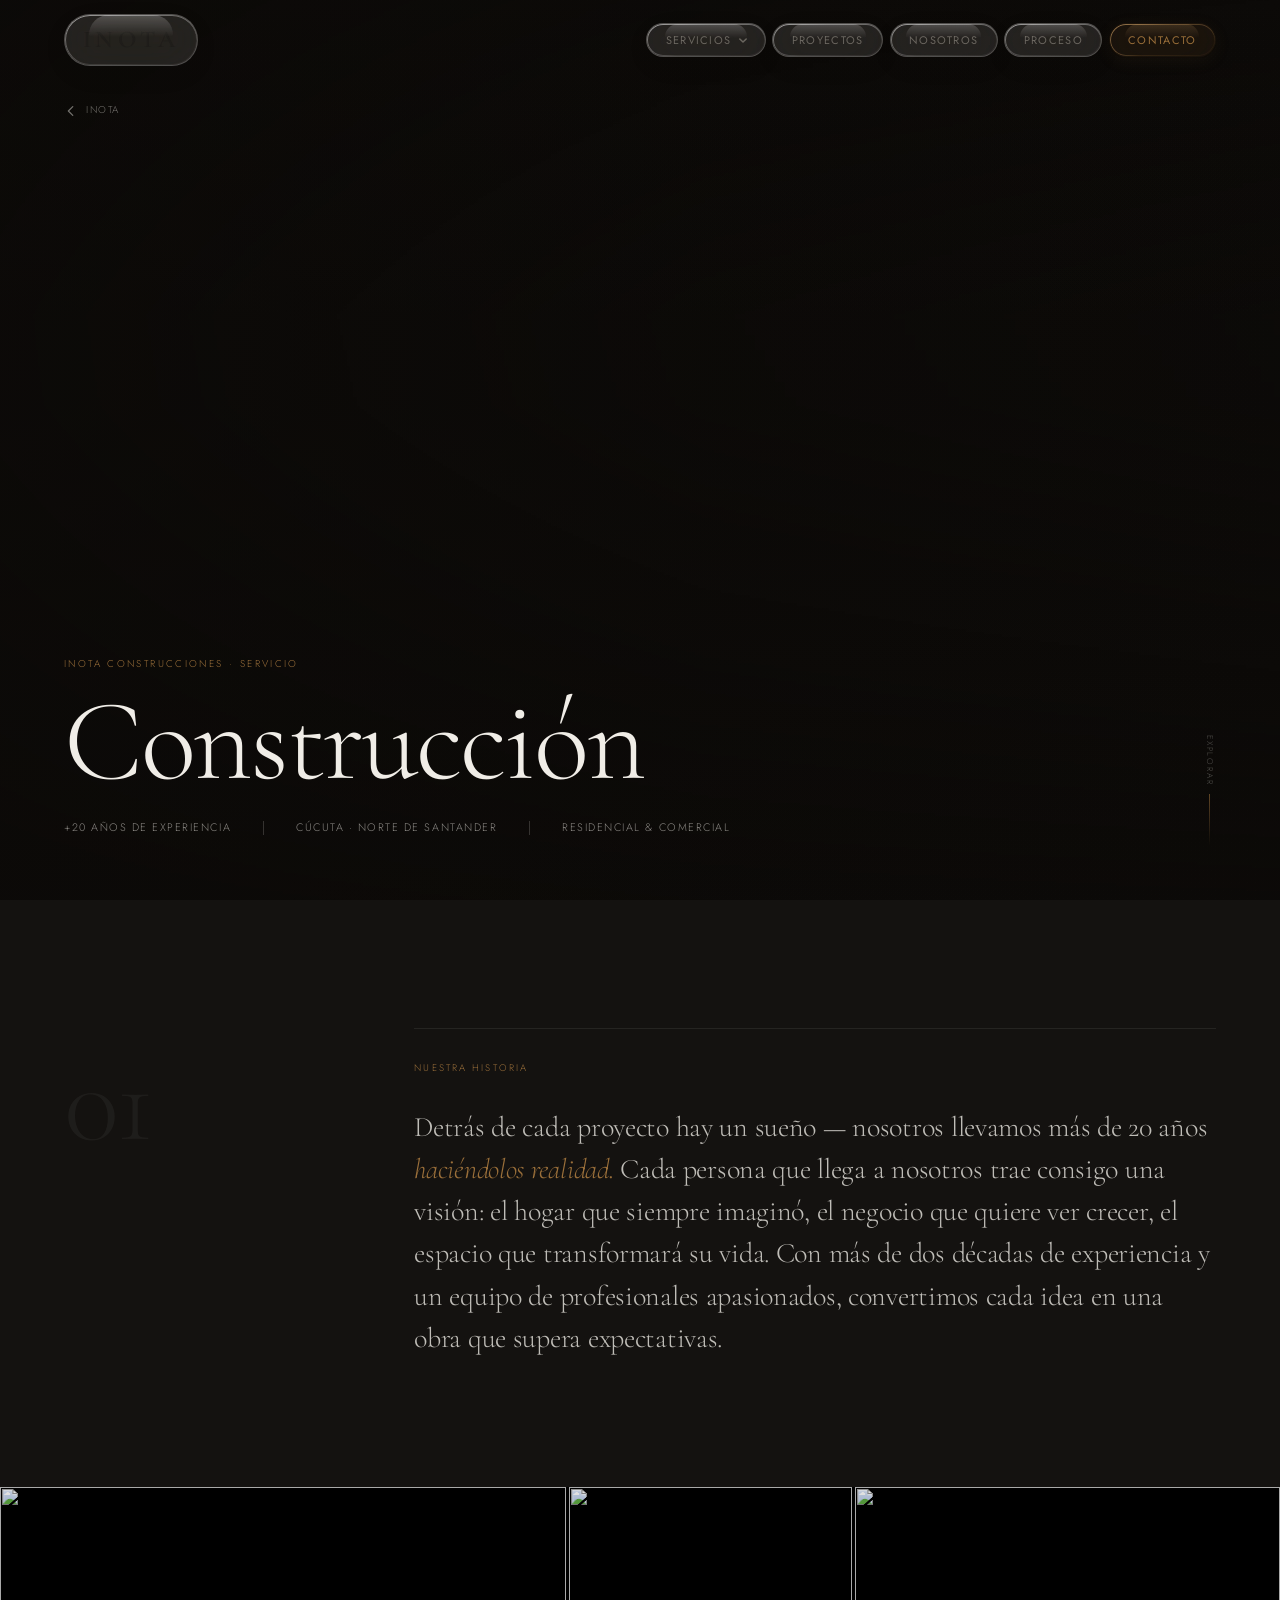
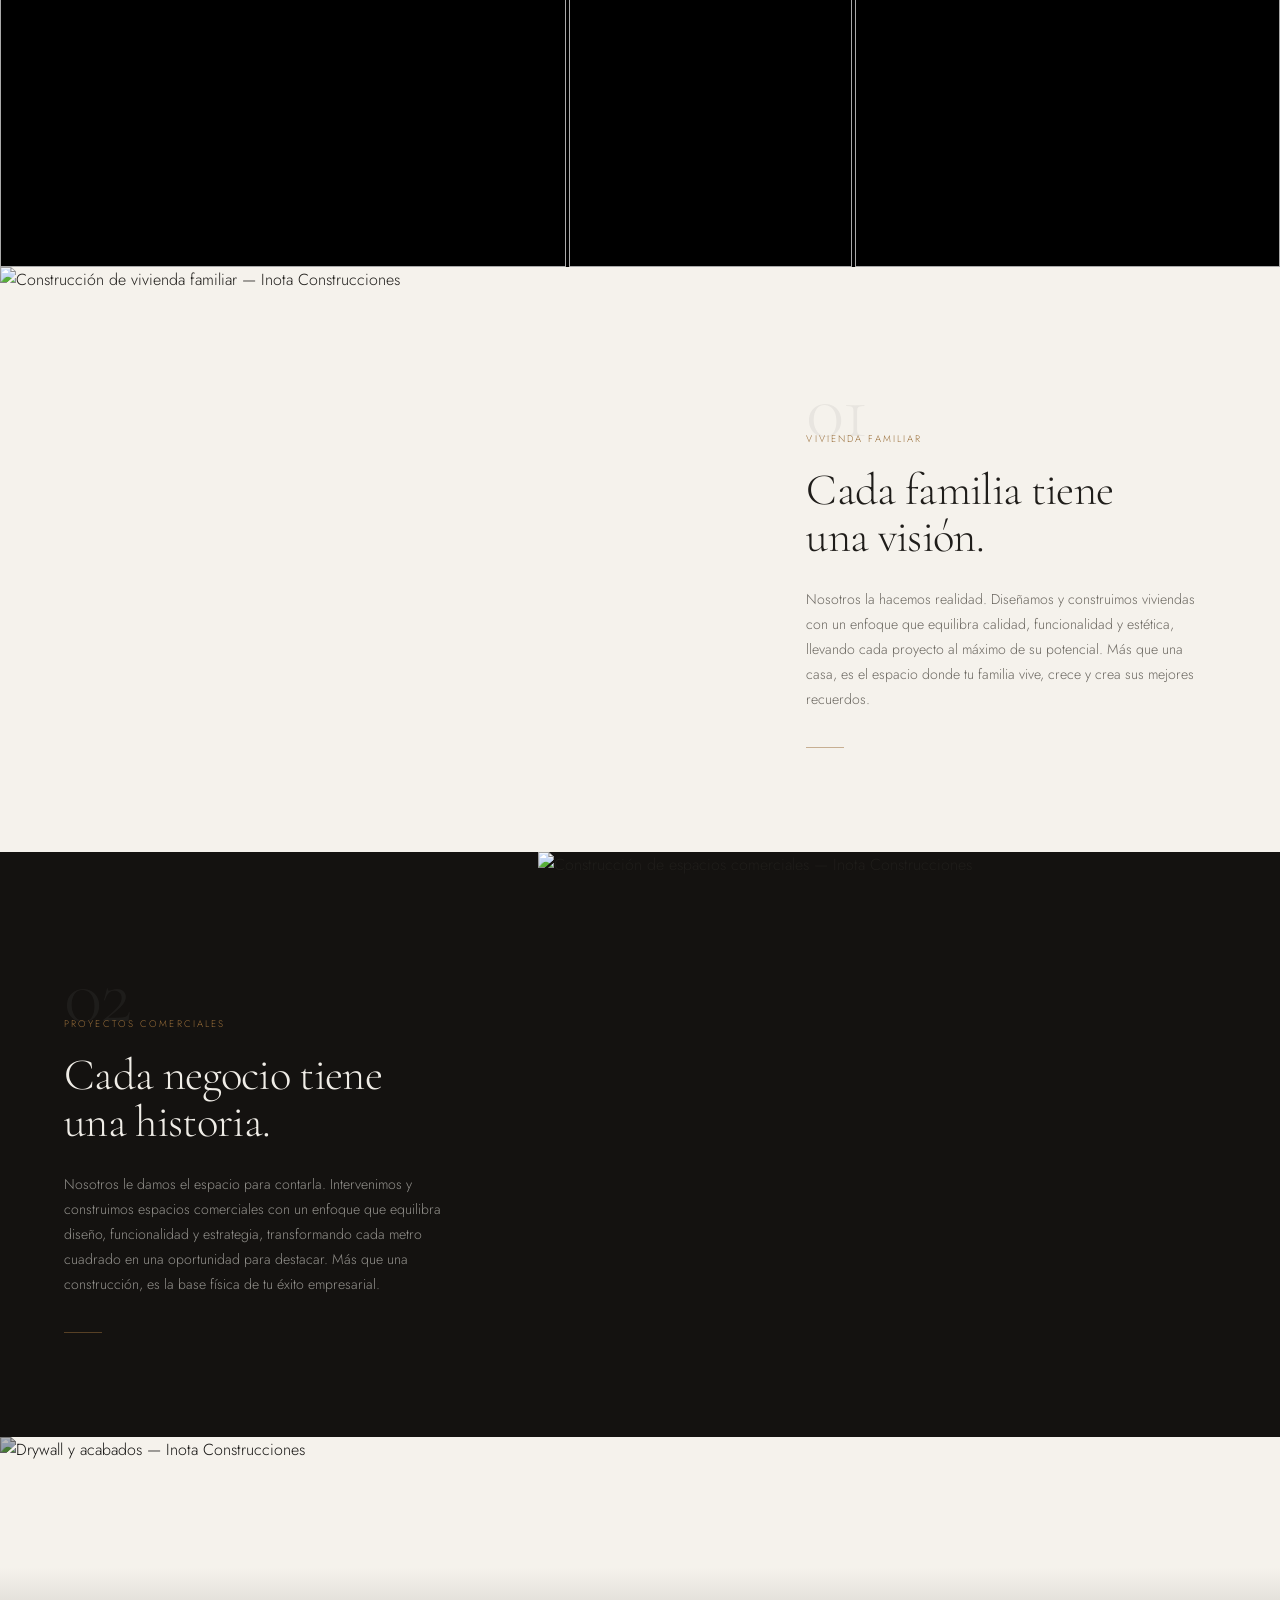
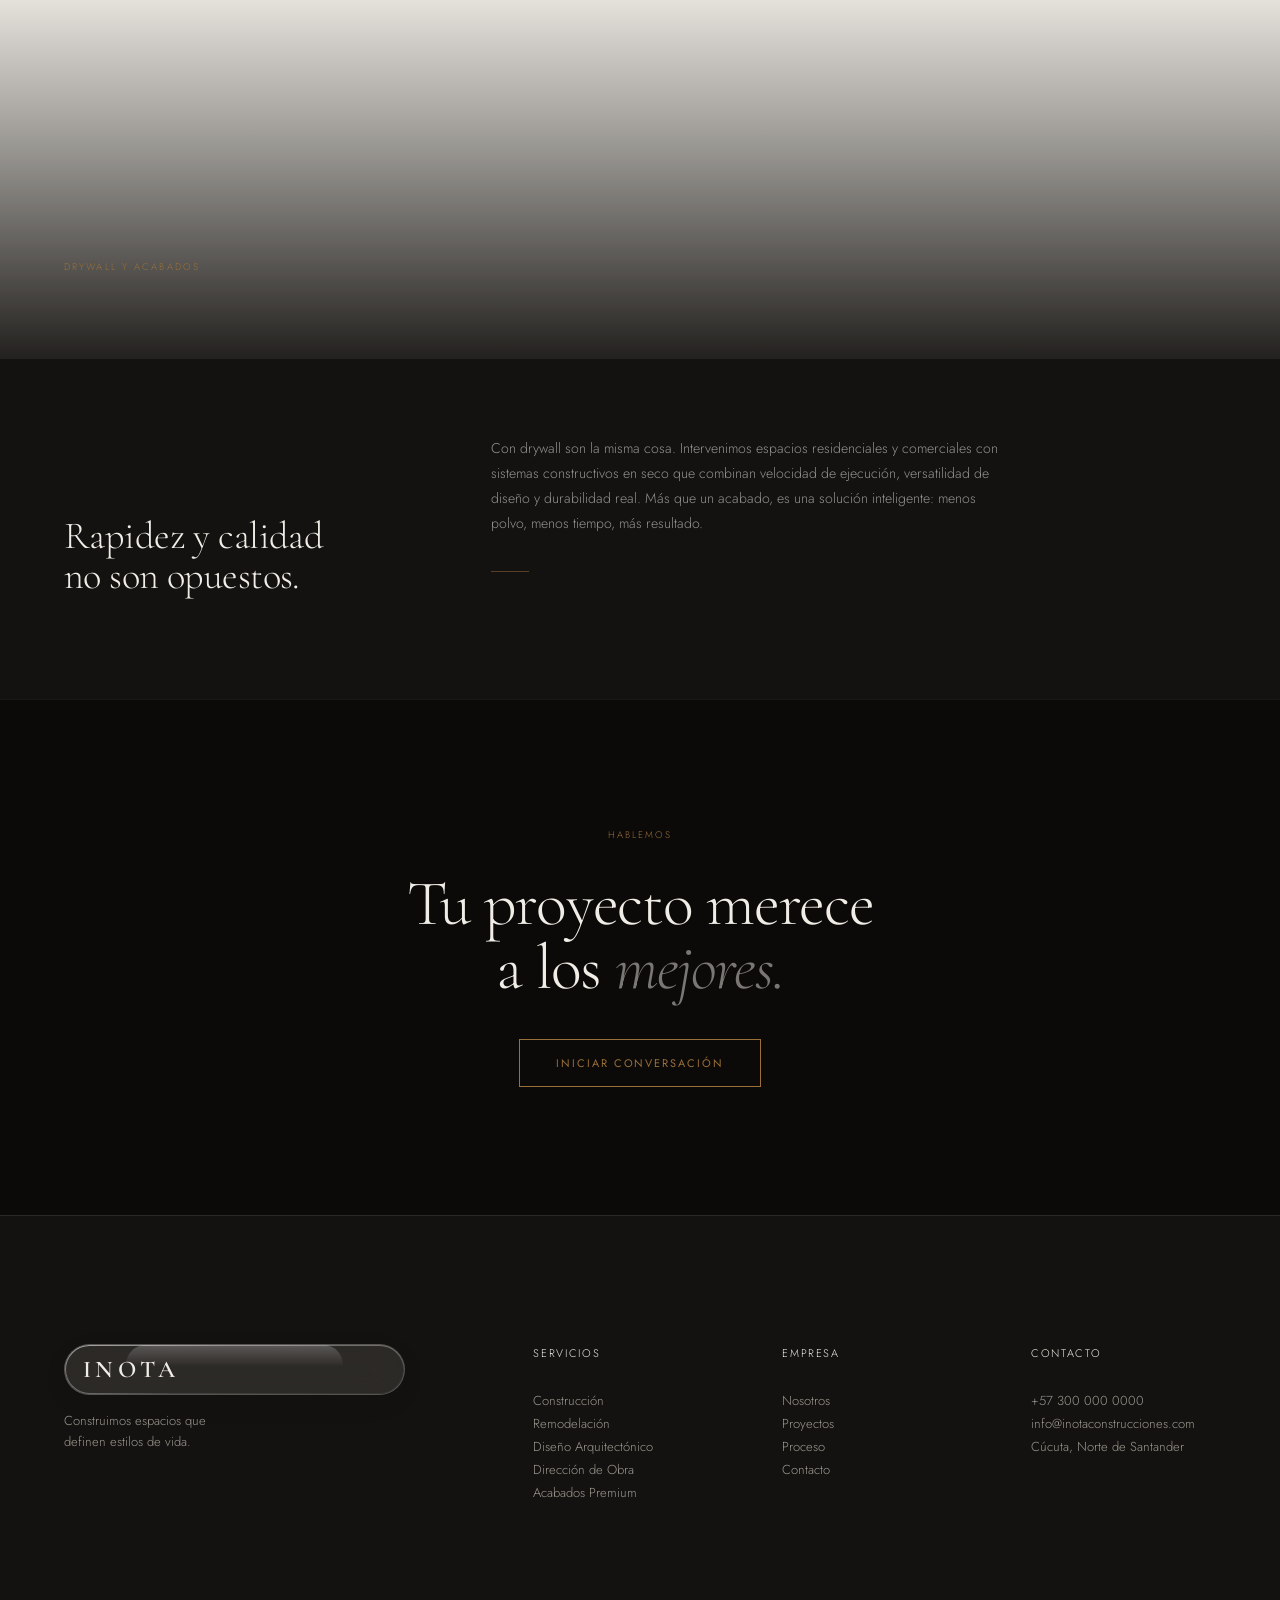
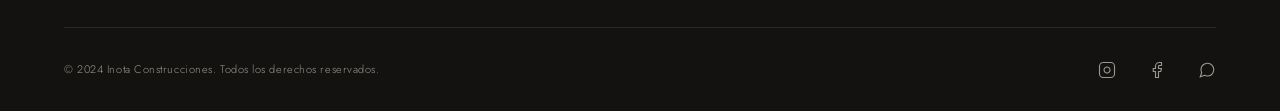
==== servicios/construccion/index.html @ 7650810f "Add Servicios dropdown, Construcción subpage + nav/mobile fixes - Navbar: dropdown glass-pill para S" ====
<!DOCTYPE html>
<html lang="es">
<head>
  <meta charset="UTF-8">
  <meta name="viewport" content="width=device-width, initial-scale=1.0">
  <meta name="description" content="Construcción residencial y comercial — Inota Construcciones. Más de 20 años edificando Norte de Santander con rigor, calidad y acabados premium.">
  <meta name="robots" content="index, follow">
  <meta property="og:title" content="Construcción — Inota Construcciones">
  <meta property="og:description" content="Detrás de cada proyecto hay un sueño — nosotros llevamos más de 20 años haciéndolos realidad.">
  <meta property="og:type" content="website">
  <title>Construcción — Inota Construcciones</title>
  <link rel="icon" href="data:image/svg+xml,<svg xmlns='http://www.w3.org/2000/svg' viewBox='0 0 100 100'><rect width='100' height='100' fill='%230a0908'/><text x='50' y='78' text-anchor='middle' font-size='72' fill='%23b5834a' font-family='Georgia,serif' font-weight='400'>I</text></svg>">
  <link rel="preconnect" href="https://fonts.googleapis.com">
  <link rel="preconnect" href="https://fonts.gstatic.com" crossorigin>
  <link href="https://fonts.googleapis.com/css2?family=Cormorant+Garamond:ital,wght@0,300;0,400;0,600;1,300;1,400&family=Jost:wght@300;400;500&display=swap" rel="stylesheet">
  <link rel="stylesheet" href="../../css/styles.css">
  <link rel="stylesheet" href="style.css">
</head>
<body class="constr-page">

  <!-- ============================================================
       HEADER / NAV (idéntico al principal — rutas absolutas)
  ============================================================ -->
  <header id="site-header" role="banner">
    <nav class="nav" aria-label="Navegación principal">
      <a href="/" class="logo" aria-label="Inota Construcciones — inicio">INOTA</a>

      <ul class="nav__links" role="list">
        <li class="nav__item--dropdown">
          <a href="/#servicios" class="nav__dropdown-trigger" aria-haspopup="true" aria-expanded="false">
            Servicios
            <svg class="nav__dropdown-chevron" viewBox="0 0 10 6" fill="none" stroke="currentColor" stroke-width="1.8" stroke-linecap="round" stroke-linejoin="round" aria-hidden="true"><path d="M1 1l4 4 4-4"/></svg>
          </a>
          <ul class="nav__dropdown" role="menu" aria-label="Servicios">
            <li><a href="/servicios/construccion/" class="nav__dropdown-item nav__dropdown-item--highlight" role="menuitem">Construcción</a></li>
            <li><a href="/#servicios" class="nav__dropdown-item" role="menuitem">Remodelación</a></li>
            <li><a href="/#servicios" class="nav__dropdown-item" role="menuitem">Diseño</a></li>
            <li><a href="/#servicios" class="nav__dropdown-item" role="menuitem">Drywall y acabados</a></li>
            <li><a href="/#servicios" class="nav__dropdown-item" role="menuitem">Proyectos comerciales</a></li>
            <li><a href="/#servicios" class="nav__dropdown-item" role="menuitem">Vivienda familiar</a></li>
          </ul>
        </li>
        <li><a href="/#proyectos">Proyectos</a></li>
        <li><a href="/#nosotros">Nosotros</a></li>
        <li><a href="/#proceso">Proceso</a></li>
        <li><a href="/#contacto" class="nav__cta">Contacto</a></li>
      </ul>

      <button class="hamburger" aria-label="Abrir menú" aria-expanded="false" aria-controls="mobile-menu">
        <span></span>
        <span></span>
        <span></span>
      </button>
    </nav>

    <!-- Mobile menu -->
    <div id="mobile-menu" class="mobile-menu" role="dialog" aria-label="Menú de navegación" aria-hidden="true">
      <button class="mobile-close" aria-label="Cerrar menú">
        <svg viewBox="0 0 24 24" fill="none" stroke="currentColor" stroke-width="1.5" stroke-linecap="round" aria-hidden="true"><line x1="5" y1="5" x2="19" y2="19"/><line x1="19" y1="5" x2="5" y2="19"/></svg>
      </button>
      <ul role="list">
        <li class="mobile-menu__group">
          <span class="mobile-menu__group-label">Servicios</span>
          <ul class="mobile-menu__sub">
            <li><a href="/servicios/construccion/">Construcción</a></li>
            <li><a href="/#servicios">Remodelación</a></li>
            <li><a href="/#servicios">Diseño</a></li>
            <li><a href="/#servicios">Drywall y acabados</a></li>
            <li><a href="/#servicios">Proyectos comerciales</a></li>
            <li><a href="/#servicios">Vivienda familiar</a></li>
          </ul>
        </li>
        <li><a href="/#proyectos">Proyectos</a></li>
        <li><a href="/#nosotros">Nosotros</a></li>
        <li><a href="/#proceso">Proceso</a></li>
        <li><a href="/#contacto">Contacto</a></li>
      </ul>
    </div>
  </header>

  <!-- Back link (visible en desktop sobre el hero) -->
  <a href="/" class="constr-back" aria-label="Volver al inicio">
    <svg viewBox="0 0 16 16" fill="none" stroke="currentColor" stroke-width="1.5" stroke-linecap="round" stroke-linejoin="round" aria-hidden="true"><path d="M10 3L5 8l5 5"/></svg>
    Inota
  </a>

  <main>

    <!-- ============================================================
         HERO — Imagen principal + título
    ============================================================ -->
    <section class="constr-hero" aria-label="Construcción — Inota">

      <div class="constr-hero__bg" style="background-image: url('../../Recursos/construccion/imagen principal 1.jpeg');" aria-hidden="true"></div>
      <div class="constr-hero__overlay" aria-hidden="true"></div>

      <div class="constr-hero__content">
        <span class="constr-hero__eyebrow">Inota Construcciones · Servicio</span>
        <h1 class="constr-hero__title">Construcción</h1>
        <div class="constr-hero__meta">
          <span class="constr-hero__meta-item">+20 años de experiencia</span>
          <span class="constr-hero__meta-sep" aria-hidden="true"></span>
          <span class="constr-hero__meta-item">Cúcuta · Norte de Santander</span>
          <span class="constr-hero__meta-sep" aria-hidden="true"></span>
          <span class="constr-hero__meta-item">Residencial &amp; Comercial</span>
        </div>
      </div>

      <div class="constr-hero__scroll" aria-hidden="true">
        <span>Explorar</span>
        <div class="constr-hero__scroll-line"></div>
      </div>

    </section>

    <!-- ============================================================
         INTRO — Párrafo editorial
    ============================================================ -->
    <section class="constr-intro" aria-labelledby="constr-intro-heading">
      <div class="constr-intro__inner reveal-fade">
        <div class="constr-intro__num" aria-hidden="true">01</div>
        <div class="constr-intro__body">
          <span class="constr-intro__label">Nuestra historia</span>
          <p class="constr-intro__text" id="constr-intro-heading">
            Detrás de cada proyecto hay un sueño —
            nosotros llevamos más de 20 años <em>haciéndolos realidad.</em>
            Cada persona que llega a nosotros trae consigo una visión: el hogar que siempre imaginó,
            el negocio que quiere ver crecer, el espacio que transformará su vida.
            Con más de dos décadas de experiencia y un equipo de profesionales apasionados,
            convertimos cada idea en una obra que supera expectativas.
          </p>
        </div>
      </div>
    </section>

    <!-- ============================================================
         IMAGEN STRIP — 3 imágenes panorámicas
    ============================================================ -->
    <div class="constr-strip" aria-hidden="true">
      <div class="constr-strip__img">
        <img src="../../Recursos/construccion/imagen principal 1.jpeg" alt="" loading="lazy">
      </div>
      <div class="constr-strip__img">
        <img src="../../Recursos/construccion/imagen principal2.jpeg" alt="" loading="lazy">
      </div>
      <div class="constr-strip__img">
        <img src="../../Recursos/construccion/imagen principal 3.jpeg" alt="" loading="lazy">
      </div>
    </div>

    <!-- ============================================================
         FAMILIAR — Imagen izquierda / Texto derecha (fondo crema)
    ============================================================ -->
    <article class="constr-service constr-service--img-left reveal-fade" aria-labelledby="svc-familiar-heading">

      <div class="constr-service__img">
        <img src="../../Recursos/construccion/familiar.jpg"
             alt="Construcción de vivienda familiar — Inota Construcciones"
             loading="lazy">
      </div>

      <div class="constr-service__text">
        <span class="constr-service__num" aria-hidden="true">01</span>
        <span class="constr-service__label">Vivienda familiar</span>
        <h2 class="constr-service__title" id="svc-familiar-heading">
          Cada familia tiene<br>una visión.
        </h2>
        <p class="constr-service__desc">
          Nosotros la hacemos realidad. Diseñamos y construimos viviendas con un enfoque que equilibra
          calidad, funcionalidad y estética, llevando cada proyecto al máximo de su potencial.
          Más que una casa, es el espacio donde tu familia vive, crece y crea sus mejores recuerdos.
        </p>
        <div class="constr-service__line" aria-hidden="true"></div>
      </div>

    </article>

    <!-- ============================================================
         COMERCIAL — Texto izquierda / Imagen derecha (fondo oscuro)
    ============================================================ -->
    <article class="constr-service constr-service--img-right reveal-fade" aria-labelledby="svc-comercial-heading">

      <div class="constr-service__text">
        <span class="constr-service__num" aria-hidden="true">02</span>
        <span class="constr-service__label">Proyectos comerciales</span>
        <h2 class="constr-service__title" id="svc-comercial-heading">
          Cada negocio tiene<br>una historia.
        </h2>
        <p class="constr-service__desc">
          Nosotros le damos el espacio para contarla. Intervenimos y construimos espacios comerciales
          con un enfoque que equilibra diseño, funcionalidad y estrategia, transformando cada metro
          cuadrado en una oportunidad para destacar. Más que una construcción, es la base física
          de tu éxito empresarial.
        </p>
        <div class="constr-service__line" aria-hidden="true"></div>
      </div>

      <div class="constr-service__img">
        <img src="../../Recursos/construccion/comercial.jpeg"
             alt="Construcción de espacios comerciales — Inota Construcciones"
             loading="lazy">
      </div>

    </article>

    <!-- ============================================================
         DRYWALL — Imagen cinematográfica + texto inferior
    ============================================================ -->
    <article class="constr-drywall reveal-fade" aria-labelledby="svc-drywall-heading">

      <div class="constr-drywall__img-wrap">
        <img src="../../Recursos/construccion/drywall.jpg"
             alt="Drywall y acabados — Inota Construcciones"
             loading="lazy">
        <div class="constr-drywall__overlay" aria-hidden="true"></div>
        <div class="constr-drywall__caption">
          <span class="constr-service__label">Drywall y acabados</span>
        </div>
      </div>

      <div class="constr-drywall__text">
        <div class="constr-drywall__text-inner">
          <div class="constr-drywall__title-col">
            <span class="constr-service__num" aria-hidden="true">03</span>
            <h2 class="constr-service__title" id="svc-drywall-heading">
              Rapidez y calidad<br>no son opuestos.
            </h2>
          </div>
          <div class="constr-drywall__desc-col">
            <p class="constr-service__desc">
              Con drywall son la misma cosa. Intervenimos espacios residenciales y comerciales con
              sistemas constructivos en seco que combinan velocidad de ejecución, versatilidad de
              diseño y durabilidad real. Más que un acabado, es una solución inteligente: menos polvo,
              menos tiempo, más resultado.
            </p>
            <div class="constr-service__line" aria-hidden="true"></div>
          </div>
        </div>
      </div>

    </article>

    <!-- ============================================================
         CTA FINAL
    ============================================================ -->
    <section class="constr-cta" aria-labelledby="constr-cta-heading">
      <div class="constr-cta__inner reveal-fade">
        <span class="constr-cta__label">Hablemos</span>
        <h2 class="constr-cta__title" id="constr-cta-heading">
          Tu proyecto merece<br>a los <em>mejores.</em>
        </h2>
        <a href="/#contacto" class="btn btn--outline">Iniciar conversación</a>
      </div>
    </section>

  </main>

  <!-- ============================================================
       FOOTER
  ============================================================ -->
  <footer id="site-footer" role="contentinfo">
    <div class="footer__container">
      <div class="footer__top">
        <div class="footer__brand">
          <a href="/" class="logo footer__logo">INOTA</a>
          <p class="footer__tagline">Construimos espacios que<br>definen estilos de vida.</p>
        </div>

        <nav class="footer__nav" aria-label="Navegación del pie de página">
          <div class="footer__nav-col">
            <span class="footer__nav-heading">Servicios</span>
            <ul>
              <li><a href="/servicios/construccion/">Construcción</a></li>
              <li><a href="/#servicios">Remodelación</a></li>
              <li><a href="/#servicios">Diseño Arquitectónico</a></li>
              <li><a href="/#servicios">Dirección de Obra</a></li>
              <li><a href="/#servicios">Acabados Premium</a></li>
            </ul>
          </div>
          <div class="footer__nav-col">
            <span class="footer__nav-heading">Empresa</span>
            <ul>
              <li><a href="/#nosotros">Nosotros</a></li>
              <li><a href="/#proyectos">Proyectos</a></li>
              <li><a href="/#proceso">Proceso</a></li>
              <li><a href="/#contacto">Contacto</a></li>
            </ul>
          </div>
          <div class="footer__nav-col">
            <span class="footer__nav-heading">Contacto</span>
            <ul>
              <li><a href="tel:+573000000000">+57 300 000 0000</a></li>
              <li><a href="mailto:info@inotaconstrucciones.com">info@inotaconstrucciones.com</a></li>
              <li>Cúcuta, Norte de Santander</li>
            </ul>
          </div>
        </nav>
      </div>

      <div class="footer__bottom">
        <p class="footer__copy">&copy; 2024 Inota Construcciones. Todos los derechos reservados.</p>
        <div class="footer__social" aria-label="Redes sociales">
          <a href="#" aria-label="Instagram de Inota Construcciones">
            <svg viewBox="0 0 24 24" fill="none" stroke="currentColor" stroke-width="1.5"><rect x="2" y="2" width="20" height="20" rx="5" ry="5"/><path d="M16 11.37A4 4 0 1 1 12.63 8 4 4 0 0 1 16 11.37z"/><line x1="17.5" y1="6.5" x2="17.51" y2="6.5"/></svg>
          </a>
          <a href="#" aria-label="Facebook de Inota Construcciones">
            <svg viewBox="0 0 24 24" fill="none" stroke="currentColor" stroke-width="1.5"><path d="M18 2h-3a5 5 0 0 0-5 5v3H7v4h3v8h4v-8h3l1-4h-4V7a1 1 0 0 1 1-1h3z"/></svg>
          </a>
          <a href="#" aria-label="WhatsApp de Inota Construcciones">
            <svg viewBox="0 0 24 24" fill="none" stroke="currentColor" stroke-width="1.5"><path d="M21 11.5a8.38 8.38 0 0 1-.9 3.8 8.5 8.5 0 0 1-7.6 4.7 8.38 8.38 0 0 1-3.8-.9L3 21l1.9-5.7a8.38 8.38 0 0 1-.9-3.8 8.5 8.5 0 0 1 4.7-7.6 8.38 8.38 0 0 1 3.8-.9h.5a8.48 8.48 0 0 1 8 8v.5z"/></svg>
          </a>
        </div>
      </div>
    </div>
  </footer>

  <script src="../../js/main.js"></script>
</body>
</html>
---- css/styles.css ----
/* =============================================================
   INOTA CONSTRUCCIONES — styles.css  v2
   Rediseño: dual-tone arquitectónico (claro/oscuro)
   Tipografía: Cormorant Garamond (display) + Jost (body)
   Referencia estética: estudio de arquitectura premium
============================================================= */

/* ─── 1. CUSTOM PROPERTIES ─────────────────────────────────── */
:root {
  /* Paleta dual-tone */
  --color-light:        #f5f2ec;   /* fondo crema — secciones claras */
  --color-white:        #ffffff;   /* blanco puro — proyectos */
  --color-dark:         #141210;   /* negro cálido — hero, proceso, contacto, footer */
  --color-dark-soft:    #1c1a17;   /* variante suave de oscuro */

  /* Texto */
  --color-text:         #1f1d1a;   /* texto principal sobre fondo claro */
  --color-text-muted:   #6b6760;   /* texto secundario sobre fondo claro */
  --color-bone:         #f0ede7;   /* texto sobre fondo oscuro */
  --color-bone-muted:   #9c9890;   /* texto secundario sobre fondo oscuro */

  /* Acento — usado con moderación */
  --color-copper:       #9a6f3a;   /* cobre sobrio — solo botones y 2 detalles */
  --color-copper-dark:  #7a5828;
  --color-copper-dim:   rgba(154, 111, 58, 0.15);

  /* Líneas divisoras contextuales */
  --color-line-light:   rgba(31, 29, 26, 0.11);   /* sobre fondo claro */
  --color-line-dark:    rgba(240, 237, 231, 0.10); /* sobre fondo oscuro */

  /* Tipografía */
  --font-display: 'Cormorant Garamond', Georgia, 'Times New Roman', serif;
  --font-body:    'Jost', 'Helvetica Neue', Arial, sans-serif;

  /* Escala tipográfica */
  --text-xs:   0.6875rem;  /* 11px */
  --text-sm:   0.8125rem;  /* 13px */
  --text-base: 1rem;       /* 16px */
  --text-lg:   1.25rem;    /* 20px */
  --text-xl:   1.5rem;     /* 24px */
  --text-2xl:  2rem;       /* 32px */
  --text-3xl:  3rem;       /* 48px */
  --text-4xl:  4.5rem;     /* 72px */
  --text-5xl:  7rem;       /* 112px */

  /* Espaciado */
  --space-xs:  0.5rem;
  --space-sm:  1rem;
  --space-md:  2rem;
  --space-lg:  4rem;
  --space-xl:  8rem;
  --space-2xl: 12rem;

  /* Curvas de movimiento */
  --ease-out-expo: cubic-bezier(0.16, 1, 0.3, 1);
  --ease-smooth:   cubic-bezier(0.25, 0.46, 0.45, 0.94);

  /* Duraciones */
  --dur-fast:  250ms;
  --dur-base:  500ms;
  --dur-slow:  800ms;
  --dur-xslow: 1300ms;

  /* Layout */
  --container-max: 1440px;
  --container-pad: clamp(1.5rem, 5vw, 5rem);

  /* Header */
  --header-h: 80px;
}

/* ─── 2. RESET BASE ─────────────────────────────────────────── */
*, *::before, *::after {
  box-sizing: border-box;
  margin: 0;
  padding: 0;
}

html {
  scroll-behavior: smooth;
  font-size: 16px;
  -webkit-text-size-adjust: 100%;
}

body {
  background-color: var(--color-light);
  color: var(--color-text);
  font-family: var(--font-body);
  font-weight: 300;
  line-height: 1.65;
  overflow-x: hidden;
  -webkit-font-smoothing: antialiased;
  -moz-osx-font-smoothing: grayscale;
}

img {
  display: block;
  width: 100%;
  height: 100%;
  object-fit: cover;
}

a { color: inherit; text-decoration: none; }
ul, ol { list-style: none; }

button {
  cursor: pointer;
  background: none;
  border: none;
  font-family: inherit;
}

input, select, textarea {
  font-family: inherit;
  font-size: inherit;
}

/* ─── 3. TIPOGRAFÍA ─────────────────────────────────────────── */
h1, h2, h3, h4 {
  font-family: var(--font-display);
  font-weight: 300;
  line-height: 1.05;
  letter-spacing: -0.015em;
}

h2 em, h1 em {
  font-style: italic;
  color: var(--color-text-muted);
}

p { line-height: 1.75; }

/* ─── 4. LAYOUT PRIMITIVOS ──────────────────────────────────── */
.section__container {
  max-width: var(--container-max);
  margin: 0 auto;
  padding: var(--space-xl) var(--container-pad);
}

.section__header {
  margin-bottom: var(--space-lg);
}

.section__label {
  display: block;
  font-family: var(--font-body);
  font-size: var(--text-xs);
  letter-spacing: 0.12em;
  text-transform: uppercase;
  color: var(--color-text-muted);
  margin-bottom: var(--space-sm);
}

/* Label sobre fondo oscuro */
.on-dark .section__label,
#proceso .section__label,
#contacto .section__label {
  color: var(--color-bone-muted);
}

.section__title {
  font-size: clamp(var(--text-2xl), 4vw, var(--text-4xl));
  font-weight: 300;
  max-width: 600px;
  color: var(--color-text);
}

/* ─── 5. ANIMACIONES ────────────────────────────────────────── */
.reveal-fade {
  opacity: 0;
  transition: opacity var(--dur-slow) var(--ease-out-expo) var(--reveal-delay, 0ms);
}
.reveal-fade.is-visible { opacity: 1; }

.reveal-up {
  opacity: 0;
  transform: translateY(30px);
  transition:
    opacity var(--dur-slow) var(--ease-out-expo) var(--reveal-delay, 0ms),
    transform var(--dur-slow) var(--ease-out-expo) var(--reveal-delay, 0ms);
}
.reveal-up.is-visible { opacity: 1; transform: translateY(0); }

/* Línea de texto — sube desde abajo */
.reveal-line {
  display: block;
  overflow: hidden;
}
.reveal-line > span {
  display: block;
  transform: translateY(105%);
  transition: transform var(--dur-slow) var(--ease-out-expo) var(--reveal-delay, 0ms);
}
.reveal-line.is-visible > span { transform: translateY(0); }

/* ─── 6. BOTONES ────────────────────────────────────────────── */
.btn {
  display: inline-flex;
  align-items: center;
  gap: 0.625rem;
  font-family: var(--font-body);
  font-size: var(--text-xs);
  font-weight: 400;
  letter-spacing: 0.18em;
  text-transform: uppercase;
  padding: 0.875rem 2.25rem;
  transition: all var(--dur-base) var(--ease-out-expo);
  white-space: nowrap;
}

.btn--outline {
  border: 1px solid var(--color-copper);
  color: var(--color-copper);
  background: transparent;
}
.btn--outline:hover {
  background: var(--color-copper);
  color: var(--color-dark);
}

.btn--copper {
  background: var(--color-copper);
  color: var(--color-dark);
  font-weight: 500;
}
.btn--copper:hover { background: var(--color-copper-dark); }

.btn--text {
  border: none;
  border-bottom: 1px solid var(--color-text-muted);
  color: var(--color-text-muted);
  padding: 0;
  padding-bottom: 4px;
  font-size: var(--text-xs);
  letter-spacing: 0.12em;
  transition: color var(--dur-fast), border-color var(--dur-fast);
}
.btn--text:hover {
  color: var(--color-text);
  border-bottom-color: var(--color-text);
}

.btn__icon {
  width: 16px;
  height: 16px;
  flex-shrink: 0;
  transition: transform var(--dur-base) var(--ease-out-expo);
}
.btn--copper:hover .btn__icon { transform: translateX(4px); }

/* ─── 7. HEADER / NAV — iOS Liquid Glass Pills ──────────────── */

/*
  TUNING rápido:
  · Más blur       → blur(22px) a blur(30px)
  · Más opaco      → background alpha 0.10 a 0.22
  · Borde más vivo → ::before gradient alpha 0.45 a 0.65
  · Más sombra     → shadow rgba(0,0,0,0.06) a rgba(0,0,0,0.12)
*/

/* El header es solo un contenedor de posicionamiento — siempre transparente */
#site-header {
  position: fixed;
  top: 0; left: 0; right: 0;
  z-index: 1000;
  height: var(--header-h);
}

.nav {
  display: flex;
  align-items: center;
  height: 100%;
  max-width: var(--container-max);
  margin: 0 auto;
  padding: 0 var(--container-pad);
}

/* ── MIXIN GLASS — compartido por logo y nav links ───────────── */
/* Se aplica en .logo y .nav__links a individualmente abajo */

/* ── LOGO — cápsula de cristal izquierda ─────────────────────── */
.logo {
  font-family: var(--font-display);
  font-size: var(--text-xl);
  font-weight: 600;
  letter-spacing: 0.2em;
  flex-shrink: 0;
  display: inline-flex;
  align-items: center;
  padding: 0.3rem 1.1rem;
  border-radius: 100px;
  position: relative;
  /* Glass — translúcido con blur real */
  backdrop-filter: blur(22px) saturate(180%) brightness(1.02);
  -webkit-backdrop-filter: blur(22px) saturate(180%) brightness(1.02);
  background: rgba(255, 255, 255, 0.10);
  border: 1px solid rgba(255, 255, 255, 0.20);
  box-shadow:
    0 1px 1px rgba(0, 0, 0, 0.04),
    0 4px 18px rgba(0, 0, 0, 0.06),
    0 8px 32px rgba(0, 0, 0, 0.04),
    inset 0 1px 0 rgba(255, 255, 255, 0.28);
  color: var(--color-text);
  transition:
    background 0.25s var(--ease-smooth),
    box-shadow 0.25s var(--ease-smooth),
    color 0.2s,
    transform 0.2s var(--ease-smooth);
}
/* Borde de cristal degradado — luz esquina superior izquierda */
.logo::before {
  content: '';
  position: absolute; inset: 0;
  border-radius: 100px;
  padding: 1px;
  background: linear-gradient(
    135deg,
    rgba(255, 255, 255, 0.45) 0%,
    rgba(255, 255, 255, 0.12) 40%,
    rgba(255, 255, 255, 0.04) 100%
  );
  -webkit-mask: linear-gradient(#fff 0 0) content-box, linear-gradient(#fff 0 0);
  -webkit-mask-composite: xor;
  mask-composite: exclude;
  pointer-events: none;
}
/* Reflejo especular superior */
.logo::after {
  content: '';
  position: absolute;
  top: 0; left: 18%; right: 18%;
  height: 44%;
  border-radius: 100px 100px 55% 55%;
  background: linear-gradient(to bottom, rgba(255, 255, 255, 0.22), transparent);
  pointer-events: none;
}
.logo:hover {
  color: var(--color-copper);
  background: rgba(255, 255, 255, 0.16);
  transform: scale(1.03);
  box-shadow:
    0 2px 4px rgba(0, 0, 0, 0.05),
    0 6px 24px rgba(0, 0, 0, 0.08),
    0 12px 40px rgba(0, 0, 0, 0.05),
    inset 0 1px 0 rgba(255, 255, 255, 0.36);
}

/* ── LINKS — cluster de cápsulas individuales ────────────────── */
.nav__links {
  display: flex;
  align-items: center;
  gap: 0.4rem;
  margin-left: auto;
}

.nav__links a {
  font-family: var(--font-body);
  font-size: var(--text-xs);
  font-weight: 400;
  letter-spacing: 0.12em;
  text-transform: uppercase;
  display: inline-flex;
  align-items: center;
  padding: 0.45rem 1.15rem;
  border-radius: 100px;
  position: relative;
  /* Glass — muy translúcido */
  backdrop-filter: blur(22px) saturate(180%) brightness(1.02);
  -webkit-backdrop-filter: blur(22px) saturate(180%) brightness(1.02);
  background: rgba(255, 255, 255, 0.10);
  border: 1px solid rgba(255, 255, 255, 0.20);
  box-shadow:
    0 1px 1px rgba(0, 0, 0, 0.04),
    0 4px 18px rgba(0, 0, 0, 0.06),
    0 8px 32px rgba(0, 0, 0, 0.04),
    inset 0 1px 0 rgba(255, 255, 255, 0.28);
  color: var(--color-text-muted);
  transition:
    background 0.25s var(--ease-smooth),
    box-shadow 0.25s var(--ease-smooth),
    color 0.2s,
    transform 0.2s var(--ease-smooth);
}

/* Borde de cristal degradado */
.nav__links a::before {
  content: '';
  position: absolute; inset: 0;
  border-radius: 100px;
  padding: 1px;
  background: linear-gradient(
    135deg,
    rgba(255, 255, 255, 0.45) 0%,
    rgba(255, 255, 255, 0.12) 40%,
    rgba(255, 255, 255, 0.04) 100%
  );
  -webkit-mask: linear-gradient(#fff 0 0) content-box, linear-gradient(#fff 0 0);
  -webkit-mask-composite: xor;
  mask-composite: exclude;
  pointer-events: none;
  transition: background 0.25s;
}

/* Reflejo especular superior */
.nav__links a::after {
  content: '';
  position: absolute;
  top: 0; left: 15%; right: 15%;
  height: 45%;
  border-radius: 100px 100px 60% 60%;
  background: linear-gradient(to bottom, rgba(255, 255, 255, 0.20), transparent);
  display: block;
  pointer-events: none;
}

.nav__links a:hover {
  background: rgba(255, 255, 255, 0.16);
  color: var(--color-text);
  transform: scale(1.03);
  box-shadow:
    0 2px 4px rgba(0, 0, 0, 0.05),
    0 6px 24px rgba(0, 0, 0, 0.08),
    0 12px 40px rgba(0, 0, 0, 0.05),
    inset 0 1px 0 rgba(255, 255, 255, 0.36);
}

.nav__links a.is-active {
  background: rgba(255, 255, 255, 0.15);
  color: var(--color-text);
  box-shadow:
    0 2px 4px rgba(0, 0, 0, 0.05),
    0 6px 24px rgba(0, 0, 0, 0.08),
    0 12px 40px rgba(0, 0, 0, 0.05),
    inset 0 1px 0 rgba(255, 255, 255, 0.36);
}
.nav__links a.is-active::before {
  background: linear-gradient(
    135deg,
    rgba(255, 255, 255, 0.50) 0%,
    rgba(154, 111, 58, 0.18) 60%,
    rgba(154, 111, 58, 0.06) 100%
  );
}

/* ── CTA Contacto — cápsula con tinte cobre ──────────────────── */
.nav__cta {
  background: rgba(154, 111, 58, 0.10) !important;
  border-color: transparent !important;
  box-shadow:
    0 1px 1px rgba(0, 0, 0, 0.04),
    0 4px 18px rgba(154, 111, 58, 0.08),
    inset 0 1px 0 rgba(255, 200, 130, 0.18) !important;
  color: var(--color-copper) !important;
}
.nav__cta::before {
  background: linear-gradient(
    135deg,
    rgba(255, 200, 130, 0.50) 0%,
    rgba(154, 111, 58, 0.20) 45%,
    rgba(154, 111, 58, 0.06) 100%
  ) !important;
}
.nav__cta::after {
  background: linear-gradient(to bottom, rgba(255, 200, 130, 0.15), transparent) !important;
}
.nav__cta:hover {
  background: rgba(154, 111, 58, 0.16) !important;
  transform: scale(1.03);
  box-shadow:
    0 2px 4px rgba(0, 0, 0, 0.05),
    0 6px 24px rgba(154, 111, 58, 0.12),
    inset 0 1px 0 rgba(255, 200, 130, 0.28) !important;
}

/* ── DARK SECTIONS — glass blanco sobre fondo oscuro ─────────── */
#site-header.on-dark .logo {
  background: rgba(255, 255, 255, 0.09);
  border-color: rgba(255, 255, 255, 0.16);
  color: var(--color-bone);
  box-shadow:
    0 1px 1px rgba(0, 0, 0, 0.08),
    0 4px 18px rgba(0, 0, 0, 0.14),
    0 8px 32px rgba(0, 0, 0, 0.08),
    inset 0 1px 0 rgba(255, 255, 255, 0.18);
}
#site-header.on-dark .logo::before {
  background: linear-gradient(
    135deg,
    rgba(255, 255, 255, 0.32) 0%,
    rgba(255, 255, 255, 0.08) 50%,
    rgba(255, 255, 255, 0.02) 100%
  );
}
#site-header.on-dark .logo:hover {
  background: rgba(255, 255, 255, 0.15);
  color: var(--color-copper);
}

#site-header.on-dark .nav__links a {
  background: rgba(255, 255, 255, 0.09);
  border-color: rgba(255, 255, 255, 0.16);
  color: rgba(240, 237, 231, 0.65);
  box-shadow:
    0 1px 1px rgba(0, 0, 0, 0.08),
    0 4px 18px rgba(0, 0, 0, 0.14),
    0 8px 32px rgba(0, 0, 0, 0.08),
    inset 0 1px 0 rgba(255, 255, 255, 0.18);
}
#site-header.on-dark .nav__links a::before {
  background: linear-gradient(
    135deg,
    rgba(255, 255, 255, 0.32) 0%,
    rgba(255, 255, 255, 0.08) 50%,
    rgba(255, 255, 255, 0.02) 100%
  );
}
#site-header.on-dark .nav__links a:hover {
  background: rgba(255, 255, 255, 0.15);
  color: var(--color-bone);
}
#site-header.on-dark .nav__links a.is-active {
  background: rgba(255, 255, 255, 0.14);
  color: var(--color-bone);
}

/* ── SCROLLED — profundidad de sombra aumenta levemente ─────── */
#site-header.scrolled .nav__links a,
#site-header.scrolled .logo {
  box-shadow:
    0 2px 2px rgba(0, 0, 0, 0.05),
    0 6px 22px rgba(0, 0, 0, 0.08),
    0 10px 36px rgba(0, 0, 0, 0.05),
    inset 0 1px 0 rgba(255, 255, 255, 0.32);
}
#site-header.scrolled.on-dark .nav__links a,
#site-header.scrolled.on-dark .logo {
  box-shadow:
    0 2px 2px rgba(0, 0, 0, 0.10),
    0 6px 22px rgba(0, 0, 0, 0.18),
    0 10px 36px rgba(0, 0, 0, 0.10),
    inset 0 1px 0 rgba(255, 255, 255, 0.20);
}

/* ─── 8. HAMBURGER — cápsula de cristal en móvil ────────────── */
.hamburger {
  display: none;
  flex-direction: column;
  justify-content: center;
  align-items: center;
  gap: 5px;
  width: 44px;
  height: 36px;
  margin-left: auto;
  padding: 0 10px;
  border-radius: 100px;
  backdrop-filter: blur(18px) saturate(150%);
  -webkit-backdrop-filter: blur(18px) saturate(150%);
  background: rgba(245, 242, 236, 0.60);
  border: 1px solid rgba(31, 29, 26, 0.09);
  box-shadow:
    0 2px 14px rgba(0, 0, 0, 0.07),
    inset 0 1px 0 rgba(255, 255, 255, 0.55);
  transition:
    background 0.3s var(--ease-smooth),
    border-color 0.3s var(--ease-smooth),
    box-shadow 0.3s var(--ease-smooth);
}
#site-header.on-dark .hamburger {
  background: rgba(255, 255, 255, 0.08);
  border-color: rgba(255, 255, 255, 0.13);
  box-shadow:
    0 2px 14px rgba(0, 0, 0, 0.18),
    inset 0 1px 0 rgba(255, 255, 255, 0.13);
}

.hamburger span {
  display: block;
  height: 1px;
  background: var(--color-text);
  transition: all var(--dur-base) var(--ease-out-expo);
}
#site-header.on-dark .hamburger span { background: var(--color-bone); }

.hamburger span:nth-child(1) { width: 18px; }
.hamburger span:nth-child(2) { width: 14px; }
.hamburger span:nth-child(3) { width: 16px; }

.hamburger.is-active span:nth-child(1) { transform: translateY(6px) rotate(45deg); width: 18px; }
.hamburger.is-active span:nth-child(2) { opacity: 0; transform: scaleX(0); }
.hamburger.is-active span:nth-child(3) { transform: translateY(-6px) rotate(-45deg); width: 18px; }

/* ─── 9. MOBILE MENU ────────────────────────────────────────── */
.mobile-menu {
  position: fixed;
  inset: 0;
  background: rgba(12, 10, 8, 0.88);
  backdrop-filter: blur(36px) saturate(160%) brightness(0.90);
  -webkit-backdrop-filter: blur(36px) saturate(160%) brightness(0.90);
  z-index: 999;
  display: flex;
  flex-direction: column;
  align-items: center;
  justify-content: center;
  transform: translateX(100%);
  transition: transform var(--dur-slow) var(--ease-out-expo);
  pointer-events: none;
  padding: var(--space-xl) var(--container-pad);
  overflow-y: auto;
}
.mobile-menu.is-open { transform: translateX(0); pointer-events: auto; }

/* Close button — top-right corner */
.mobile-close {
  position: absolute;
  top: calc(var(--header-h) / 2 - 18px);
  right: var(--container-pad);
  width: 44px;
  height: 36px;
  display: flex;
  align-items: center;
  justify-content: center;
  border-radius: 100px;
  backdrop-filter: blur(18px) saturate(150%);
  -webkit-backdrop-filter: blur(18px) saturate(150%);
  background: rgba(255, 255, 255, 0.08);
  border: 1px solid rgba(255, 255, 255, 0.13);
  box-shadow: 0 2px 14px rgba(0,0,0,0.18), inset 0 1px 0 rgba(255,255,255,0.13);
  color: var(--color-bone);
  cursor: pointer;
  transition: background 0.2s var(--ease-smooth), transform 0.2s var(--ease-smooth);
  z-index: 10;
}
.mobile-close svg { width: 16px; height: 16px; display: block; }
.mobile-close:hover {
  background: rgba(255, 255, 255, 0.15);
  transform: scale(1.06);
}

.mobile-menu ul {
  display: flex;
  flex-direction: column;
  align-items: center;
  gap: 0.55rem;
  width: 100%;
  max-width: 320px;
}

/* Links principales — cápsulas glass */
.mobile-menu > ul > li > a {
  display: inline-flex;
  align-items: center;
  justify-content: center;
  width: 100%;
  padding: 0.85rem 2rem;
  border-radius: 100px;
  font-family: var(--font-display);
  font-size: clamp(1.4rem, 5vw, 2rem);
  font-weight: 300;
  color: var(--color-bone-muted);
  letter-spacing: 0.03em;
  backdrop-filter: blur(18px) saturate(150%);
  -webkit-backdrop-filter: blur(18px) saturate(150%);
  background: rgba(255, 255, 255, 0.06);
  border: 1px solid rgba(255, 255, 255, 0.10);
  box-shadow: 0 2px 12px rgba(0,0,0,0.12), inset 0 1px 0 rgba(255,255,255,0.10);
  transition:
    background 0.22s var(--ease-smooth),
    color 0.22s var(--ease-smooth),
    box-shadow 0.22s var(--ease-smooth),
    transform 0.18s var(--ease-smooth);
  text-align: center;
}
.mobile-menu > ul > li > a:hover,
.mobile-menu > ul > li > a:active {
  background: rgba(255, 255, 255, 0.12);
  color: var(--color-bone);
  transform: scale(1.02);
  box-shadow: 0 4px 20px rgba(0,0,0,0.18), inset 0 1px 0 rgba(255,255,255,0.16);
}

/* ─── 10. VIDEO SCROLL INTRO ────────────────────────────────── */

/* Sección wrapper: altura para el scrubbing */
.video-scroll {
  position: relative;
  height: 500vh;
}

/* Contenedor sticky — permanece en viewport */
.video-sticky {
  position: sticky;
  top: 0;
  height: 100dvh;
  overflow: hidden;
  background: var(--color-dark);
}

/* Canvas: cubre todo el sticky container */
.video-scroll__canvas {
  position: absolute;
  inset: 0;
  width: 100%;
  height: 100%;
  display: block;
}

/* Overlay gradiente — legibilidad del texto */
.video-overlay {
  position: absolute;
  inset: 0;
  background:
    linear-gradient(to right, rgba(14,12,10,0.60) 0%, rgba(14,12,10,0.25) 60%, transparent 100%),
    linear-gradient(to top, rgba(14,12,10,0.4) 0%, transparent 50%);
  pointer-events: none;
  z-index: 1;
}

/* Contenedor de textos */
.video-texts {
  position: absolute;
  inset: 0;
  z-index: 2;
  pointer-events: none;
}

/* Texto individual por fase */
.video-text {
  position: absolute;
  top: 50%;
  left: var(--container-pad);
  transform: translateY(-52%);
  opacity: 0;
  transition: opacity 0.7s var(--ease-out-expo), transform 0.7s var(--ease-out-expo);
  pointer-events: none;
  max-width: min(700px, 55vw);
}

.video-text.is-active {
  opacity: 1;
  transform: translateY(-50%);
  pointer-events: auto;
}

.video-text__label {
  display: block;
  font-family: var(--font-body);
  font-size: var(--text-xs);
  letter-spacing: 0.18em;
  text-transform: uppercase;
  color: rgba(240, 237, 231, 0.55);
  margin-bottom: var(--space-md);
}

.video-text__heading {
  font-family: var(--font-display);
  font-size: clamp(3rem, 6vw, 5.5rem);
  font-weight: 300;
  line-height: 0.95;
  letter-spacing: -0.02em;
  color: var(--color-bone);
  margin: 0;
}

.video-text__heading em {
  font-style: italic;
  color: rgba(240, 237, 231, 0.60);
}

/* Último panel — logo + CTA */
.video-text--final {
  text-align: left;
}

.video-text__brand {
  font-family: var(--font-display);
  font-size: clamp(4rem, 9vw, 8rem);
  font-weight: 600;
  letter-spacing: 0.15em;
  color: var(--color-bone);
  line-height: 1;
  margin: 0 0 0.1em;
}

.video-text__sub {
  font-family: var(--font-body);
  font-size: var(--text-xs);
  letter-spacing: 0.35em;
  text-transform: uppercase;
  color: var(--color-bone-muted);
  margin: 0 0 var(--space-lg);
}

/* Hint de scroll */
.video-scroll-hint {
  position: absolute;
  bottom: var(--space-lg);
  right: var(--container-pad);
  z-index: 3;
  display: flex;
  flex-direction: column;
  align-items: center;
  gap: 0.5rem;
  opacity: 1;
  transition: opacity 0.4s;
}
.video-scroll-hint.is-hidden { opacity: 0; pointer-events: none; }

.video-scroll-hint__label {
  font-family: var(--font-body);
  font-size: var(--text-xs);
  letter-spacing: 0.2em;
  text-transform: uppercase;
  color: rgba(240,237,231,0.45);
  writing-mode: vertical-rl;
}

.video-scroll-hint__line {
  width: 1px;
  height: 48px;
  background: linear-gradient(to bottom, rgba(154,111,58,0.7), transparent);
  animation: scrollPulse 2s ease-in-out infinite;
}

@keyframes scrollPulse {
  0%, 100% { opacity: 0.4; transform: scaleY(1); transform-origin: top; }
  50%       { opacity: 1;   transform: scaleY(0.5); transform-origin: top; }
}

/* Mobile: scroll scrub con menos frames (73 @ 12fps) */
@media (max-width: 768px) {
  .video-scroll        { height: 300vh; }
  .video-text          { max-width: 88vw; }
  .video-text__heading { font-size: clamp(2.4rem, 8vw, 3rem); }
  .video-text__brand   { font-size: clamp(3rem, 12vw, 5rem); }
}

/* ─── 11. SERVICIOS ─────────────────────────────────────────── */
#servicios {
  background: var(--color-light);
  border-top: 1px solid var(--color-line-light);
}

.services__grid {
  display: grid;
  grid-template-columns: repeat(12, 1fr);
  border: 1px solid var(--color-line-light);
  border-bottom: none;
}

.service-item {
  position: relative;
  overflow: hidden;
  padding: var(--space-lg) var(--space-md);
  border-right: 1px solid var(--color-line-light);
  border-bottom: 1px solid var(--color-line-light);
  background: var(--color-light);
  transition: background var(--dur-base) var(--ease-smooth);
  grid-column: span 4;
}
.service-item:nth-child(3) { border-right: none; }
.service-item:nth-child(4) { grid-column: span 6; }
.service-item:nth-child(5) { grid-column: span 6; border-right: none; }

/* Número decorativo muy sutil */
.service-item::before {
  content: attr(data-num);
  position: absolute;
  top: -10px;
  right: var(--space-md);
  font-family: var(--font-display);
  font-size: 6rem;
  font-weight: 600;
  color: rgba(31, 29, 26, 0.04);
  line-height: 1;
  pointer-events: none;
  user-select: none;
  transition: color var(--dur-base);
}

/* Línea cobre que barre de izquierda a derecha en hover */
.service-item::after {
  content: '';
  position: absolute;
  bottom: 0; left: 0;
  width: 100%; height: 1px;
  background: var(--color-copper);
  transform: scaleX(0);
  transform-origin: left;
  transition: transform var(--dur-base) var(--ease-out-expo);
}

.service-item:hover { background: var(--color-white); }
.service-item:hover::after { transform: scaleX(1); }
.service-item:hover::before { color: rgba(31, 29, 26, 0.07); }

.service-item__inner { position: relative; z-index: 1; }

.service-item__title {
  font-family: var(--font-display);
  font-size: var(--text-xl);
  font-weight: 400;
  color: var(--color-text);
  margin-bottom: var(--space-sm);
}

.service-item__desc {
  font-size: var(--text-sm);
  color: var(--color-text-muted);
  line-height: 1.7;
  max-width: 340px;
}

/* ─── 12. PROYECTOS ─────────────────────────────────────────── */
#proyectos {
  background: var(--color-white);
  border-top: 1px solid var(--color-line-light);
}

#proyectos .section__title { color: var(--color-text); }

.projects__grid {
  display: grid;
  grid-template-columns: repeat(12, 1fr);
  gap: 3px;
}

.project-card {
  position: relative;
  overflow: hidden;
  cursor: pointer;
  background: #e8e4dd;
}

.project-card--wide     { grid-column: span 8; min-height: 520px; }
.project-card--tall     { grid-column: span 4; min-height: 520px; }
.project-card--medium   { grid-column: span 5; min-height: 400px; }
.project-card--wide-alt { grid-column: span 7; min-height: 400px; }

.project-card__img {
  position: absolute;
  inset: 0;
  background-size: cover;
  background-position: center;
  transform: scale(1);
  transition: transform 1s var(--ease-out-expo);
}
.project-card:hover .project-card__img { transform: scale(1.04); }

/* Overlay reducido — imagen respira */
.project-card__overlay {
  position: absolute;
  inset: 0;
  background: linear-gradient(
    to top,
    rgba(14, 12, 10, 0.85) 0%,
    rgba(14, 12, 10, 0.18) 50%,
    transparent 100%
  );
}

.project-card__info {
  position: absolute;
  bottom: 0; left: 0; right: 0;
  padding: var(--space-md);
  transform: translateY(4px);
  transition: transform var(--dur-base) var(--ease-out-expo);
}
.project-card:hover .project-card__info { transform: translateY(0); }

.project-card__location {
  display: block;
  font-size: var(--text-xs);
  letter-spacing: 0.15em;
  text-transform: uppercase;
  color: rgba(240, 237, 231, 0.65);
  margin-bottom: 0.3rem;
}

.project-card__title {
  font-family: var(--font-display);
  font-size: var(--text-xl);
  font-weight: 400;
  color: var(--color-bone);
  margin-bottom: 0.2rem;
}

.project-card__year {
  font-size: var(--text-xs);
  color: rgba(240, 237, 231, 0.5);
  letter-spacing: 0.1em;
}

/* ─── 13. NOSOTROS ──────────────────────────────────────────── */
#nosotros {
  background: var(--color-light);
  border-top: 1px solid var(--color-line-light);
}

.about__split {
  display: grid;
  grid-template-columns: 1fr 1fr;
  gap: var(--space-xl);
  align-items: start;
}

.about__statement .section__label { margin-bottom: var(--space-md); }

.about__title {
  font-size: clamp(var(--text-2xl), 4.5vw, var(--text-4xl));
  font-weight: 300;
  line-height: 1.0;
  color: var(--color-text);
}
.about__title em {
  font-style: italic;
  color: var(--color-text-muted);
}

.about__content { padding-top: 3rem; }

.about__text {
  font-size: var(--text-base);
  color: var(--color-text-muted);
  margin-bottom: var(--space-md);
  max-width: 480px;
}

.about__stats {
  display: flex;
  gap: var(--space-lg);
  margin: var(--space-lg) 0;
  padding: var(--space-lg) 0;
  border-top: 1px solid var(--color-line-light);
  border-bottom: 1px solid var(--color-line-light);
}

.about__stat-number {
  display: block;
  font-family: var(--font-display);
  font-size: var(--text-3xl);
  font-weight: 300;
  color: var(--color-text);
  line-height: 1;
  margin-bottom: 0.375rem;
}

.about__stat-label {
  display: block;
  font-size: var(--text-xs);
  letter-spacing: 0.12em;
  text-transform: uppercase;
  color: var(--color-text-muted);
}

/* ─── 14. PROCESO — sección oscura ──────────────────────────── */
#proceso {
  background: var(--color-dark);
  border-top: 1px solid var(--color-line-dark);
}

#proceso .section__title { color: var(--color-bone); }
#proceso .section__title em { color: var(--color-bone-muted); }

.process__timeline {
  display: grid;
  grid-template-columns: repeat(5, 1fr);
  position: relative;
}

.process__timeline::before {
  content: '';
  position: absolute;
  top: 20px;
  left: 4%;
  right: 4%;
  height: 1px;
  background: var(--color-line-dark);
  z-index: 0;
}

.process__timeline::after {
  content: '';
  position: absolute;
  top: 20px;
  left: 4%;
  height: 1px;
  background: var(--color-copper);
  width: 0;
  transition: width var(--dur-xslow) var(--ease-out-expo);
  z-index: 1;
}
.process__timeline.is-visible::after { width: 92%; }

.process__step {
  padding: 0 var(--space-md);
  padding-top: var(--space-lg);
  position: relative;
}

.process__dot {
  width: 9px;
  height: 9px;
  border-radius: 50%;
  border: 1.5px solid var(--color-copper);
  background: var(--color-dark);
  margin-bottom: var(--space-lg);
  position: relative;
  z-index: 2;
  transition: background var(--dur-base);
}
.process__step:hover .process__dot { background: var(--color-copper); }

.process__num {
  display: block;
  font-size: var(--text-xs);
  letter-spacing: 0.2em;
  color: var(--color-bone-muted);
  margin-bottom: var(--space-xs);
}

.process__title {
  font-family: var(--font-display);
  font-size: var(--text-lg);
  font-weight: 400;
  color: var(--color-bone);
  margin-bottom: var(--space-xs);
}

.process__desc {
  font-size: var(--text-sm);
  color: var(--color-bone-muted);
  line-height: 1.7;
}

/* ─── 15. DIFERENCIALES ─────────────────────────────────────── */
#diferenciales {
  background: var(--color-light);
  border-top: 1px solid var(--color-line-light);
}

#diferenciales .section__title { color: var(--color-text); }

.differentials__grid {
  display: grid;
  grid-template-columns: repeat(3, 1fr);
  gap: 1px;
  background: var(--color-line-light);
  border: 1px solid var(--color-line-light);
}

.differential {
  background: var(--color-light);
  padding: var(--space-lg) var(--space-md);
  transition: background var(--dur-base);
}
.differential:hover { background: var(--color-white); }

.differential__icon {
  width: 24px;
  height: 24px;
  color: var(--color-text-muted);
  margin-bottom: var(--space-md);
}
.differential__icon svg { width: 100%; height: 100%; }

.differential__title {
  font-family: var(--font-display);
  font-size: var(--text-lg);
  font-weight: 400;
  color: var(--color-text);
  margin-bottom: var(--space-xs);
}

.differential__desc {
  font-size: var(--text-sm);
  color: var(--color-text-muted);
  line-height: 1.7;
}

/* ─── 16. CONTACTO — sección oscura ─────────────────────────── */
#contacto {
  background: var(--color-dark-soft);
  border-top: 1px solid var(--color-line-dark);
}

#contacto .section__title { color: var(--color-bone); }

.contact__split {
  display: grid;
  grid-template-columns: 1fr 1fr;
  gap: clamp(var(--space-lg), 6vw, var(--space-xl));
  align-items: start;
}

.contact__cta .section__label { margin-bottom: var(--space-md); }

.contact__title {
  font-size: clamp(var(--text-2xl), 5vw, var(--text-4xl));
  font-weight: 300;
  line-height: 1.0;
  color: var(--color-bone);
  margin-bottom: var(--space-lg);
}
.contact__title em {
  font-style: italic;
  color: var(--color-bone-muted);
}

.contact__info {
  display: flex;
  flex-direction: column;
  gap: var(--space-sm);
}

.contact__info-item {
  display: flex;
  align-items: center;
  gap: 0.75rem;
  font-size: var(--text-sm);
  color: var(--color-bone-muted);
  transition: color var(--dur-fast);
}
.contact__info-item:hover { color: var(--color-bone); }
.contact__info-item svg {
  width: 16px; height: 16px;
  flex-shrink: 0;
  color: var(--color-copper);
}

/* Formulario */
.contact__form { padding-top: 3rem; }

.form-row {
  display: grid;
  grid-template-columns: 1fr 1fr;
  gap: var(--space-md);
}

.form-group {
  display: flex;
  flex-direction: column;
  gap: 0.625rem;
  margin-bottom: var(--space-md);
}

.form-group label {
  font-size: var(--text-xs);
  letter-spacing: 0.12em;
  text-transform: uppercase;
  color: var(--color-bone-muted);
}

.form-group input,
.form-group select,
.form-group textarea {
  background: transparent;
  border: none;
  border-bottom: 1px solid rgba(240, 237, 231, 0.2);
  color: var(--color-bone);
  font-family: var(--font-body);
  font-size: var(--text-base);
  font-weight: 300;
  padding: var(--space-xs) 0;
  outline: none;
  border-radius: 0;
  width: 100%;
  transition: border-color var(--dur-fast);
  appearance: none;
  -webkit-appearance: none;
}

.form-group select {
  cursor: pointer;
  background-image: url("data:image/svg+xml,%3Csvg xmlns='http://www.w3.org/2000/svg' viewBox='0 0 24 24' fill='none' stroke='%239c9890' stroke-width='1.5'%3E%3Cpolyline points='6 9 12 15 18 9'/%3E%3C/svg%3E");
  background-repeat: no-repeat;
  background-position: right 0 center;
  background-size: 16px;
  padding-right: 24px;
}

.form-group select option {
  background: var(--color-dark);
  color: var(--color-bone);
}

.form-group textarea { resize: vertical; min-height: 100px; }

.form-group input:focus,
.form-group select:focus,
.form-group textarea:focus { border-bottom-color: var(--color-copper); }

.form-group input::placeholder,
.form-group textarea::placeholder {
  color: rgba(156, 152, 144, 0.5);
  font-size: var(--text-sm);
}

/* ─── 17. FOOTER ────────────────────────────────────────────── */
#site-footer {
  background: var(--color-dark);
  border-top: 1px solid var(--color-line-dark);
}

.footer__container {
  max-width: var(--container-max);
  margin: 0 auto;
  padding: 0 var(--container-pad);
}

.footer__top {
  display: grid;
  grid-template-columns: 1fr 2fr;
  gap: var(--space-xl);
  padding: var(--space-xl) 0;
  border-bottom: 1px solid var(--color-line-dark);
}

.footer__logo {
  display: block;
  margin-bottom: var(--space-sm);
  color: var(--color-bone);
}

.footer__tagline {
  font-size: var(--text-sm);
  color: var(--color-bone-muted);
  line-height: 1.6;
}

.footer__nav {
  display: grid;
  grid-template-columns: repeat(3, 1fr);
  gap: var(--space-lg);
}

.footer__nav-heading {
  display: block;
  font-size: var(--text-xs);
  letter-spacing: 0.15em;
  text-transform: uppercase;
  color: var(--color-bone);
  margin-bottom: var(--space-md);
}

.footer__nav ul {
  display: flex;
  flex-direction: column;
  gap: 0.625rem;
}

.footer__nav ul li a,
.footer__nav ul li {
  font-size: var(--text-sm);
  color: var(--color-bone-muted);
  transition: color var(--dur-fast);
  line-height: 1;
}
.footer__nav ul li a:hover { color: var(--color-bone); }

.footer__bottom {
  display: flex;
  justify-content: space-between;
  align-items: center;
  padding: var(--space-md) 0;
  gap: var(--space-md);
}

.footer__copy {
  font-size: var(--text-xs);
  color: var(--color-bone-muted);
  letter-spacing: 0.05em;
}

.footer__social { display: flex; gap: var(--space-md); }
.footer__social a {
  color: var(--color-bone-muted);
  transition: color var(--dur-fast);
}
.footer__social a:hover { color: var(--color-bone); }
.footer__social svg { width: 18px; height: 18px; display: block; }

/* ─── 18. RESPONSIVE — TABLET (≤ 1100px) ───────────────────── */
@media (max-width: 1100px) {

  .services__grid { grid-template-columns: 1fr 1fr; }

  .service-item,
  .service-item:nth-child(3),
  .service-item:nth-child(4),
  .service-item:nth-child(5) {
    grid-column: span 1;
    border-right: 1px solid var(--color-line-light);
  }
  .service-item:nth-child(2n) { border-right: none; }

  .projects__grid { grid-template-columns: 1fr 1fr; }
  .project-card--wide,
  .project-card--tall,
  .project-card--medium,
  .project-card--wide-alt { grid-column: span 1; min-height: 380px; }

  .about__split { gap: var(--space-lg); }

  .process__timeline { grid-template-columns: repeat(3, 1fr); }
  .process__timeline::before,
  .process__timeline::after { display: none; }
  .process__step {
    border-left: 1px solid var(--color-line-dark);
    padding-left: var(--space-md);
  }

  .differentials__grid { grid-template-columns: 1fr 1fr; }

  .footer__top { grid-template-columns: 1fr; gap: var(--space-lg); }
  .footer__nav { grid-template-columns: repeat(3, 1fr); }
}

/* ─── 19. RESPONSIVE — MOBILE (≤ 768px) ────────────────────── */
@media (max-width: 768px) {

  :root { --header-h: 64px; }

  .nav__links { display: none; }
  .hamburger { display: flex; }

  .services__grid { grid-template-columns: 1fr; }
  .service-item,
  .service-item:nth-child(n) { grid-column: span 1; border-right: none; }

  .projects__grid { grid-template-columns: 1fr; }
  .project-card--wide,
  .project-card--tall,
  .project-card--medium,
  .project-card--wide-alt { grid-column: span 1; min-height: 300px; }

  .about__split { grid-template-columns: 1fr; gap: var(--space-lg); }
  .about__content { padding-top: 0; }
  .about__stats { gap: var(--space-md); }
  .about__stat-number { font-size: var(--text-2xl); }

  .process__timeline { grid-template-columns: 1fr; }

  .differentials__grid { grid-template-columns: 1fr; }

  .contact__split { grid-template-columns: 1fr; }
  .contact__form { padding-top: 0; }
  .form-row { grid-template-columns: 1fr; gap: 0; }

  .footer__nav { grid-template-columns: 1fr 1fr; }
  .footer__nav-col:last-child { grid-column: span 2; }
  .footer__bottom { flex-direction: column; align-items: flex-start; gap: var(--space-sm); }
}

/* ─── 20. RESPONSIVE — MOBILE PEQUEÑO (≤ 480px) ────────────── */
@media (max-width: 480px) {

  .section__container { padding: var(--space-lg) var(--container-pad); }

  .btn--outline { padding: 0.75rem 1.75rem; font-size: 0.6rem; }

  .footer__nav { grid-template-columns: 1fr; }
  .footer__nav-col:last-child { grid-column: span 1; }
}

/* ─── 21. UTILIDADES ────────────────────────────────────────── */
.visually-hidden {
  position: absolute; width: 1px; height: 1px;
  padding: 0; margin: -1px; overflow: hidden;
  clip: rect(0, 0, 0, 0); white-space: nowrap; border: 0;
}

::selection {
  background: rgba(154, 111, 58, 0.18);
  color: var(--color-text);
}

::-webkit-scrollbar { width: 3px; }
::-webkit-scrollbar-track { background: var(--color-light); }
::-webkit-scrollbar-thumb { background: rgba(154, 111, 58, 0.25); }
::-webkit-scrollbar-thumb:hover { background: var(--color-copper); }

/* ─── 21. EASTER EGG — Torre Inota ─────────────────────────── */
@keyframes eggPulse {
  0%   { box-shadow: 0 0 0 0 rgba(154,111,58,0.55); }
  60%  { box-shadow: 0 0 0 10px rgba(154,111,58,0); }
  100% { box-shadow: 0 0 0 0 rgba(154,111,58,0); }
}
.logo.egg-pulse { animation: eggPulse 0.5s ease-out forwards; }

.torre-egg-overlay {
  position: fixed;
  inset: 0;
  z-index: 9999;
  background: #0d0c0a;
  display: flex;
  align-items: center;
  justify-content: center;
  opacity: 0;
  transition: opacity 0.6s ease;
  pointer-events: none;
}
.torre-egg-overlay.is-active { opacity: 1; pointer-events: auto; }

.torre-egg-inner { text-align: center; }

.torre-egg-label {
  font-family: var(--font-body);
  font-size: var(--text-xs);
  letter-spacing: 0.3em;
  text-transform: uppercase;
  color: var(--color-copper);
  display: block;
  margin-bottom: 1.5rem;
  opacity: 0;
  animation: revealFadeUp 0.5s 0.4s ease forwards;
}

.torre-egg-title {
  font-family: var(--font-display);
  font-size: clamp(4rem, 12vw, 9rem);
  font-weight: 300;
  line-height: 0.9;
  color: var(--color-bone);
  letter-spacing: 0.05em;
  margin: 0;
  opacity: 0;
  animation: revealFadeUp 0.7s 0.6s ease forwards;
}

.torre-egg-sub {
  font-family: var(--font-body);
  font-size: var(--text-xs);
  letter-spacing: 0.25em;
  text-transform: uppercase;
  color: var(--color-bone-muted);
  display: block;
  margin-top: 1.5rem;
  opacity: 0;
  animation: revealFadeUp 0.5s 1.0s ease forwards;
}

@keyframes revealFadeUp {
  from { opacity: 0; transform: translateY(16px); }
  to   { opacity: 1; transform: translateY(0); }
}

/* ─── 22. SERVICIOS DROPDOWN ────────────────────────────────── */
.nav__item--dropdown {
  position: relative;
}

.nav__dropdown-trigger {
  gap: 0.45rem;
  cursor: pointer;
}

.nav__dropdown-chevron {
  width: 8px;
  height: 5px;
  flex-shrink: 0;
  transition: transform 0.22s var(--ease-smooth);
  margin-top: 1px;
}

.nav__item--dropdown.is-open .nav__dropdown-chevron,
.nav__item--dropdown:hover .nav__dropdown-chevron {
  transform: rotate(180deg);
}

/*
  DROPDOWN — cápsulas individuales tipo liquid glass
  top: 100% (sin gap) + padding-top crea el espacio visual
  manteniendo el área de hover continua (sin zona muerta)
*/
.nav__dropdown {
  position: absolute;
  top: 100%;          /* pegado al trigger — sin dead-zone */
  right: 0;
  padding-top: 10px;  /* espacio visual via padding, hover siempre conectado */
  display: flex;
  flex-direction: column;
  gap: 4px;
  list-style: none;
  background: none;
  border: none;
  box-shadow: none;
  opacity: 0;
  transform: translateY(-6px) scale(0.97);
  pointer-events: none;
  transition:
    opacity 0.20s var(--ease-smooth),
    transform 0.20s var(--ease-smooth);
  z-index: 100;
}

.nav__item--dropdown:hover .nav__dropdown,
.nav__item--dropdown.is-open .nav__dropdown {
  opacity: 1;
  transform: translateY(0) scale(1);
  pointer-events: auto;
}

/* Stagger sutil en cada píldora al aparecer */
.nav__item--dropdown:hover .nav__dropdown li,
.nav__item--dropdown.is-open .nav__dropdown li {
  animation: ddItemIn 0.26s var(--ease-out-expo) both;
}
.nav__dropdown li:nth-child(1) { animation-delay: 0ms; }
.nav__dropdown li:nth-child(2) { animation-delay: 30ms; }
.nav__dropdown li:nth-child(3) { animation-delay: 58ms; }
.nav__dropdown li:nth-child(4) { animation-delay: 84ms; }
.nav__dropdown li:nth-child(5) { animation-delay: 108ms; }
.nav__dropdown li:nth-child(6) { animation-delay: 130ms; }

@keyframes ddItemIn {
  from { opacity: 0; transform: translateY(-5px) scale(0.97); }
  to   { opacity: 1; transform: translateY(0)    scale(1);    }
}

/* Cada item = cápsula glass independiente (como los nav__links) */
.nav__dropdown-item {
  display: block;
  padding: 0.44rem 1.15rem;
  border-radius: 100px;
  font-family: var(--font-body);
  font-size: var(--text-xs);
  font-weight: 400;
  letter-spacing: 0.12em;
  text-transform: uppercase;
  white-space: nowrap;
  /* Glass */
  backdrop-filter: blur(22px) saturate(180%) brightness(1.02);
  -webkit-backdrop-filter: blur(22px) saturate(180%) brightness(1.02);
  background: rgba(255, 255, 255, 0.10);
  border: 1px solid rgba(255, 255, 255, 0.22);
  box-shadow:
    0 1px 1px rgba(0, 0, 0, 0.04),
    0 4px 18px rgba(0, 0, 0, 0.07),
    0 8px 32px rgba(0, 0, 0, 0.04),
    inset 0 1px 0 rgba(255, 255, 255, 0.28);
  color: var(--color-text-muted);
  transition:
    background 0.20s var(--ease-smooth),
    color 0.20s var(--ease-smooth),
    box-shadow 0.20s var(--ease-smooth),
    transform 0.16s var(--ease-smooth);
}

/* Reflejo especular en cada píldora */
.nav__dropdown-item::after {
  content: '';
  position: absolute;
  top: 0; left: 15%; right: 15%;
  height: 45%;
  border-radius: 100px 100px 60% 60%;
  background: linear-gradient(to bottom, rgba(255,255,255,0.18), transparent);
  pointer-events: none;
  border-radius: inherit;
}

.nav__dropdown li {
  position: relative;
}

.nav__dropdown-item:hover {
  background: rgba(255, 255, 255, 0.18);
  color: var(--color-text);
  transform: scale(1.03);
  box-shadow:
    0 2px 4px rgba(0, 0, 0, 0.05),
    0 6px 24px rgba(0, 0, 0, 0.10),
    0 12px 40px rgba(0, 0, 0, 0.05),
    inset 0 1px 0 rgba(255, 255, 255, 0.38);
}

/* Construcción — tinte cobre */
.nav__dropdown-item--highlight {
  background: rgba(154, 111, 58, 0.10);
  border-color: rgba(154, 111, 58, 0.30);
  color: var(--color-copper);
  box-shadow:
    0 1px 1px rgba(0, 0, 0, 0.04),
    0 4px 18px rgba(154, 111, 58, 0.09),
    inset 0 1px 0 rgba(255, 200, 130, 0.20);
}
.nav__dropdown-item--highlight:hover {
  background: rgba(154, 111, 58, 0.16);
  color: var(--color-copper);
  transform: scale(1.03);
  box-shadow:
    0 2px 4px rgba(0, 0, 0, 0.05),
    0 6px 24px rgba(154, 111, 58, 0.14),
    inset 0 1px 0 rgba(255, 200, 130, 0.30);
}

/* Over dark sections — misma lógica que los nav__links */
#site-header.on-dark .nav__dropdown-item {
  background: rgba(255, 255, 255, 0.08);
  border-color: rgba(255, 255, 255, 0.14);
  color: var(--color-bone-muted);
  box-shadow:
    0 1px 1px rgba(0, 0, 0, 0.08),
    0 4px 18px rgba(0, 0, 0, 0.16),
    inset 0 1px 0 rgba(255, 255, 255, 0.14);
}
#site-header.on-dark .nav__dropdown-item:hover {
  background: rgba(255, 255, 255, 0.14);
  color: var(--color-bone);
}

/* ── MOBILE MENU — grupos de servicios (glass capsule style) ── */
.mobile-menu__group {
  width: 100%;
  text-align: center;
}

.mobile-menu__group-label {
  display: block;
  font-family: var(--font-body);
  font-size: 0.58rem;
  letter-spacing: 0.26em;
  text-transform: uppercase;
  color: var(--color-copper);
  margin-bottom: 0.7rem;
  padding-top: 0.3rem;
}

.mobile-menu__sub {
  display: flex;
  flex-direction: column;
  align-items: center;
  gap: 0.4rem;
  width: 100%;
  padding-bottom: 0.9rem;
  margin-bottom: 0.3rem;
  border-bottom: 1px solid rgba(240, 237, 231, 0.07);
}

/* Sub-items — cápsulas más pequeñas */
.mobile-menu__sub li {
  width: 100%;
  max-width: 260px;
}

.mobile-menu__sub a {
  display: flex !important;
  align-items: center;
  justify-content: center;
  width: 100%;
  padding: 0.65rem 1.6rem !important;
  border-radius: 100px;
  font-family: var(--font-display) !important;
  font-size: clamp(1.1rem, 3.5vw, 1.5rem) !important;
  font-weight: 300;
  color: var(--color-bone-muted) !important;
  backdrop-filter: blur(14px) saturate(140%);
  -webkit-backdrop-filter: blur(14px) saturate(140%);
  background: rgba(255, 255, 255, 0.04) !important;
  border: 1px solid rgba(255, 255, 255, 0.08) !important;
  box-shadow: 0 1px 8px rgba(0,0,0,0.10), inset 0 1px 0 rgba(255,255,255,0.08);
  transition: background 0.2s var(--ease-smooth), color 0.2s var(--ease-smooth), transform 0.15s !important;
}
.mobile-menu__sub a:hover,
.mobile-menu__sub a:active {
  background: rgba(255, 255, 255, 0.09) !important;
  color: var(--color-bone) !important;
  transform: scale(1.02) !important;
}

/* Service items link style */
.service-item--link { cursor: pointer; }
.service-item--link:hover { background: var(--color-white); }

.service-item__link-wrap {
  display: block;
  height: 100%;
  text-decoration: none;
  color: inherit;
}

.service-item__cta {
  display: block;
  font-family: var(--font-body);
  font-size: 0.62rem;
  letter-spacing: 0.14em;
  text-transform: uppercase;
  color: var(--color-copper);
  margin-top: 1rem;
  opacity: 0;
  transform: translateX(-6px);
  transition: opacity 0.25s var(--ease-out-expo), transform 0.25s var(--ease-out-expo);
}
.service-item--link:hover .service-item__cta {
  opacity: 1;
  transform: translateX(0);
}
---- servicios/construccion/style.css ----
/* =============================================================
   INOTA — Servicios / Construcción
   Estética: editorial arquitectónico, dark luxury, cinematográfico
============================================================= */

/* ── VARIABLES LOCALES (hereda las globales de styles.css) ── */
:root {
  --constr-dark:   #0c0a08;
  --constr-dark2:  #141210;
  --constr-cream:  #f5f2ec;
  --constr-bone:   #f0ede7;
  --constr-muted:  rgba(240, 237, 231, 0.55);
  --constr-faint:  rgba(240, 237, 231, 0.22);
}

/* ── RESET CONTEXTUAL ────────────────────────────────────────── */
.constr-page { overflow-x: hidden; }

/* ── BACK LINK ───────────────────────────────────────────────── */
.constr-back {
  position: fixed;
  top: calc(var(--header-h) + 1.4rem);
  left: var(--container-pad);
  z-index: 50;
  display: inline-flex;
  align-items: center;
  gap: 0.5rem;
  font-family: var(--font-body);
  font-size: 0.62rem;
  letter-spacing: 0.16em;
  text-transform: uppercase;
  color: rgba(240, 237, 231, 0.45);
  transition: color 0.2s ease;
  pointer-events: auto;
}
.constr-back:hover { color: rgba(240, 237, 231, 0.85); }
.constr-back svg {
  width: 14px; height: 14px;
  transition: transform 0.2s ease;
}
.constr-back:hover svg { transform: translateX(-3px); }

/* ── HERO ────────────────────────────────────────────────────── */
.constr-hero {
  position: relative;
  height: 100svh;
  min-height: 560px;
  background-color: var(--constr-dark);
  overflow: hidden;
}

.constr-hero__bg {
  position: absolute;
  inset: 0;
  background-size: cover;
  background-position: center 40%;
  animation: heroDrift 22s ease-in-out infinite alternate;
  will-change: transform;
}
@keyframes heroDrift {
  from { transform: scale(1.00); }
  to   { transform: scale(1.07); }
}

.constr-hero__overlay {
  position: absolute;
  inset: 0;
  background:
    linear-gradient(to right,  rgba(12,10,8,0.70) 0%, rgba(12,10,8,0.20) 55%, transparent 100%),
    linear-gradient(to top,    rgba(12,10,8,0.85) 0%, rgba(12,10,8,0.10) 55%, transparent 100%),
    linear-gradient(to bottom, rgba(12,10,8,0.50) 0%, transparent 35%);
}

.constr-hero__content {
  position: absolute;
  inset: 0;
  display: flex;
  flex-direction: column;
  justify-content: flex-end;
  padding: 0 var(--container-pad) clamp(3.5rem, 7vh, 6rem);
  max-width: calc(var(--container-max) + var(--container-pad) * 2);
  margin: 0 auto;
  left: 0; right: 0;
}

.constr-hero__eyebrow {
  font-family: var(--font-body);
  font-size: 0.62rem;
  letter-spacing: 0.24em;
  text-transform: uppercase;
  color: var(--color-copper);
  margin-bottom: 1.1rem;
  opacity: 0;
  animation: cRevealUp 0.7s 0.3s var(--ease-out-expo) forwards;
}

.constr-hero__title {
  font-family: var(--font-display);
  font-size: clamp(3.8rem, 9vw, 9.5rem);
  font-weight: 300;
  line-height: 0.90;
  color: var(--constr-bone);
  letter-spacing: -0.02em;
  margin: 0 0 1.6rem;
  word-break: keep-all;
  overflow-wrap: normal;
  hyphens: none;
  white-space: nowrap;
  opacity: 0;
  animation: cRevealUp 0.9s 0.5s var(--ease-out-expo) forwards;
}

.constr-hero__meta {
  display: flex;
  align-items: center;
  gap: 2rem;
  opacity: 0;
  animation: cRevealUp 0.6s 0.8s var(--ease-out-expo) forwards;
}

.constr-hero__meta-item {
  font-family: var(--font-body);
  font-size: 0.68rem;
  letter-spacing: 0.14em;
  text-transform: uppercase;
  color: var(--constr-muted);
}
.constr-hero__meta-sep {
  width: 1px;
  height: 14px;
  background: rgba(240,237,231,0.18);
}

/* Scroll indicator */
.constr-hero__scroll {
  position: absolute;
  right: var(--container-pad);
  bottom: clamp(3rem, 6vh, 5rem);
  display: flex;
  flex-direction: column;
  align-items: center;
  gap: 0.5rem;
  opacity: 0;
  animation: cFadeIn 1s 1.2s ease forwards;
}
.constr-hero__scroll span {
  font-family: var(--font-body);
  font-size: 0.52rem;
  letter-spacing: 0.22em;
  text-transform: uppercase;
  color: rgba(240,237,231,0.30);
  writing-mode: vertical-rl;
}
.constr-hero__scroll-line {
  width: 1px;
  height: 52px;
  background: linear-gradient(to bottom, rgba(154,111,58,0.60), transparent);
  animation: scrollPulse 2.2s ease-in-out infinite;
}

/* ── INTRO EDITORIAL ─────────────────────────────────────────── */
.constr-intro {
  background: var(--constr-dark2);
  padding: clamp(5rem, 10vw, 9rem) var(--container-pad);
}

.constr-intro__inner {
  max-width: var(--container-max);
  margin: 0 auto;
  display: grid;
  grid-template-columns: 1fr 2.8fr;
  gap: clamp(2rem, 5vw, 5rem);
  align-items: start;
}

.constr-intro__num {
  font-family: var(--font-display);
  font-size: clamp(5rem, 9vw, 8rem);
  font-weight: 300;
  color: rgba(240,237,231,0.05);
  line-height: 1;
  letter-spacing: -0.03em;
  user-select: none;
  padding-top: 0.15em;
}

.constr-intro__body {
  border-top: 1px solid rgba(240,237,231,0.08);
  padding-top: 2rem;
}

.constr-intro__label {
  display: block;
  font-family: var(--font-body);
  font-size: 0.6rem;
  letter-spacing: 0.22em;
  text-transform: uppercase;
  color: var(--color-copper);
  margin-bottom: 1.8rem;
}

.constr-intro__text {
  font-family: var(--font-display);
  font-size: clamp(1.35rem, 2.2vw, 1.9rem);
  font-weight: 300;
  line-height: 1.50;
  color: rgba(240,237,231,0.78);
  letter-spacing: -0.01em;
}

.constr-intro__text em {
  font-style: italic;
  color: var(--color-copper);
}

/* ── IMAGEN STRIP ────────────────────────────────────────────── */
.constr-strip {
  display: grid;
  grid-template-columns: 2fr 1fr 1.5fr;
  gap: 3px;
  background: #000;
  height: clamp(220px, 30vw, 380px);
}

.constr-strip__img {
  overflow: hidden;
  position: relative;
}
.constr-strip__img img {
  width: 100%;
  height: 100%;
  object-fit: cover;
  display: block;
  transition: transform 1.2s var(--ease-out-expo);
  filter: brightness(0.88) saturate(0.9);
}
.constr-strip__img:hover img {
  transform: scale(1.04);
  filter: brightness(0.95) saturate(1.0);
}

/* ── SECCIÓN DE SERVICIO — base compartida ───────────────────── */
.constr-service {
  display: grid;
  min-height: clamp(520px, 65vh, 760px);
  overflow: hidden;
}

/* Layout imagen izquierda, texto derecha */
.constr-service--img-left {
  grid-template-columns: 58% 42%;
  background: var(--constr-cream);
}

/* Layout texto izquierda, imagen derecha */
.constr-service--img-right {
  grid-template-columns: 42% 58%;
  background: var(--constr-dark2);
}

/* ── IMAGEN DEL SERVICIO ─────────────────────────────────────── */
.constr-service__img {
  position: relative;
  overflow: hidden;
}

.constr-service__img img {
  position: absolute;
  inset: 0;
  width: 100%;
  height: 100%;
  object-fit: cover;
  transition: transform 1.4s var(--ease-out-expo);
}
.constr-service:hover .constr-service__img img {
  transform: scale(1.04);
}

/* ── TEXTO DEL SERVICIO ──────────────────────────────────────── */
.constr-service__text {
  display: flex;
  flex-direction: column;
  justify-content: center;
  padding: clamp(3rem, 6vw, 6rem) clamp(2.5rem, 5vw, 5rem);
}

.constr-service--img-left .constr-service__text {
  background: var(--constr-cream);
}
.constr-service--img-right .constr-service__text {
  background: var(--constr-dark2);
}

.constr-service__num {
  font-family: var(--font-display);
  font-size: 5rem;
  font-weight: 300;
  line-height: 1;
  color: rgba(31,29,26,0.06);
  letter-spacing: -0.03em;
  margin-bottom: -1.2rem;
  user-select: none;
}
.constr-service--img-right .constr-service__num {
  color: rgba(240,237,231,0.05);
}

.constr-service__label {
  display: block;
  font-family: var(--font-body);
  font-size: 0.60rem;
  letter-spacing: 0.22em;
  text-transform: uppercase;
  color: var(--color-copper);
  margin-bottom: 1.2rem;
}

.constr-service__title {
  font-family: var(--font-display);
  font-size: clamp(2.4rem, 3.5vw, 3.4rem);
  font-weight: 300;
  line-height: 1.05;
  letter-spacing: -0.015em;
  margin-bottom: 1.6rem;
}
.constr-service--img-left .constr-service__title {
  color: var(--color-text);
}
.constr-service--img-right .constr-service__title {
  color: var(--constr-bone);
}

.constr-service__desc {
  font-family: var(--font-body);
  font-size: clamp(0.85rem, 1.1vw, 0.95rem);
  font-weight: 300;
  line-height: 1.78;
  max-width: 400px;
}
.constr-service--img-left .constr-service__desc {
  color: var(--color-text-muted);
}
.constr-service--img-right .constr-service__desc {
  color: rgba(240,237,231,0.58);
}

.constr-service__line {
  width: 38px;
  height: 1px;
  background: var(--color-copper);
  margin-top: 2.2rem;
  opacity: 0.5;
}

/* ── DRYWALL — SECCIÓN CINEMATOGRÁFICA ───────────────────────── */
.constr-drywall {
  position: relative;
  overflow: hidden;
}

.constr-drywall__img-wrap {
  position: relative;
  height: clamp(420px, 58vh, 680px);
  overflow: hidden;
}

.constr-drywall__img-wrap img {
  width: 100%;
  height: 100%;
  object-fit: cover;
  display: block;
  filter: brightness(0.72) saturate(0.85);
  transition: transform 1.4s var(--ease-out-expo), filter 1s;
}
.constr-drywall:hover .constr-drywall__img-wrap img {
  transform: scale(1.03);
  filter: brightness(0.80) saturate(0.92);
}

.constr-drywall__overlay {
  position: absolute;
  inset: 0;
  background: linear-gradient(
    to top,
    rgba(12,10,8,0.90) 0%,
    rgba(12,10,8,0.40) 40%,
    transparent 75%
  );
  pointer-events: none;
}

.constr-drywall__caption {
  position: absolute;
  bottom: 0;
  left: 0; right: 0;
  padding: 0 var(--container-pad) clamp(2.5rem, 5vw, 4.5rem);
  max-width: calc(var(--container-max) + var(--container-pad) * 2);
  margin: 0 auto;
}

.constr-drywall__text {
  background: var(--constr-dark2);
  padding: clamp(3rem, 6vw, 5.5rem) var(--container-pad);
}

.constr-drywall__text-inner {
  max-width: var(--container-max);
  margin: 0 auto;
  display: grid;
  grid-template-columns: 1fr 2fr;
  gap: clamp(2rem, 5vw, 5rem);
  align-items: start;
}

.constr-drywall__title-col .constr-service__title {
  color: var(--constr-bone);
  font-size: clamp(2rem, 3vw, 3rem);
}

.constr-drywall__desc-col .constr-service__desc {
  color: rgba(240,237,231,0.58);
  max-width: 520px;
}

/* ── CTA FINAL ───────────────────────────────────────────────── */
.constr-cta {
  background: var(--constr-dark);
  padding: clamp(5rem, 10vw, 9rem) var(--container-pad);
  text-align: center;
  border-top: 1px solid rgba(240,237,231,0.06);
}

.constr-cta__inner {
  max-width: 680px;
  margin: 0 auto;
}

.constr-cta__label {
  display: block;
  font-family: var(--font-body);
  font-size: 0.60rem;
  letter-spacing: 0.22em;
  text-transform: uppercase;
  color: var(--color-copper);
  margin-bottom: 1.8rem;
}

.constr-cta__title {
  font-family: var(--font-display);
  font-size: clamp(2.8rem, 5vw, 4.8rem);
  font-weight: 300;
  line-height: 1.0;
  color: var(--constr-bone);
  letter-spacing: -0.02em;
  margin-bottom: 2.4rem;
}

.constr-cta__title em {
  font-style: italic;
  color: rgba(240,237,231,0.48);
}

/* ── KEYFRAMES LOCALES ───────────────────────────────────────── */
@keyframes cRevealUp {
  from { opacity: 0; transform: translateY(22px); }
  to   { opacity: 1; transform: translateY(0); }
}
@keyframes cFadeIn {
  from { opacity: 0; }
  to   { opacity: 1; }
}
@keyframes scrollPulse {
  0%, 100% { opacity: 0.4; }
  50%       { opacity: 1.0; }
}

/* ── RESPONSIVE — TABLET (≤ 1024px) ─────────────────────────── */
@media (max-width: 1024px) {
  .constr-intro__inner { grid-template-columns: 1fr 2fr; }

  .constr-service--img-left,
  .constr-service--img-right {
    grid-template-columns: 1fr;
    grid-template-rows: clamp(300px, 50vw, 480px) auto;
    min-height: unset;
  }

  .constr-service--img-right .constr-service__img { order: -1; }

  .constr-strip { height: 200px; }

  .constr-drywall__text-inner { grid-template-columns: 1fr; gap: 2rem; }
}

/* ── RESPONSIVE — MOBILE (≤ 768px) ──────────────────────────── */
@media (max-width: 768px) {
  .constr-back { display: none; }

  .constr-hero__title {
    font-size: clamp(2.8rem, 10vw, 4.5rem);
    white-space: normal;
    word-break: keep-all;
    hyphens: none;
  }

  .constr-intro__inner { grid-template-columns: 1fr; gap: 2rem; }
  .constr-intro__num { display: none; }

  .constr-strip { grid-template-columns: 1fr; height: 240px; }
  .constr-strip__img:nth-child(2),
  .constr-strip__img:nth-child(3) { display: none; }

  .constr-service--img-left,
  .constr-service--img-right {
    grid-template-columns: 1fr;
    grid-template-rows: clamp(260px, 60vw, 380px) auto;
    min-height: unset;
  }

  .constr-service--img-right .constr-service__img { order: -1; }

  .constr-hero__scroll { display: none; }

  .constr-drywall__img-wrap { height: 300px; }
}
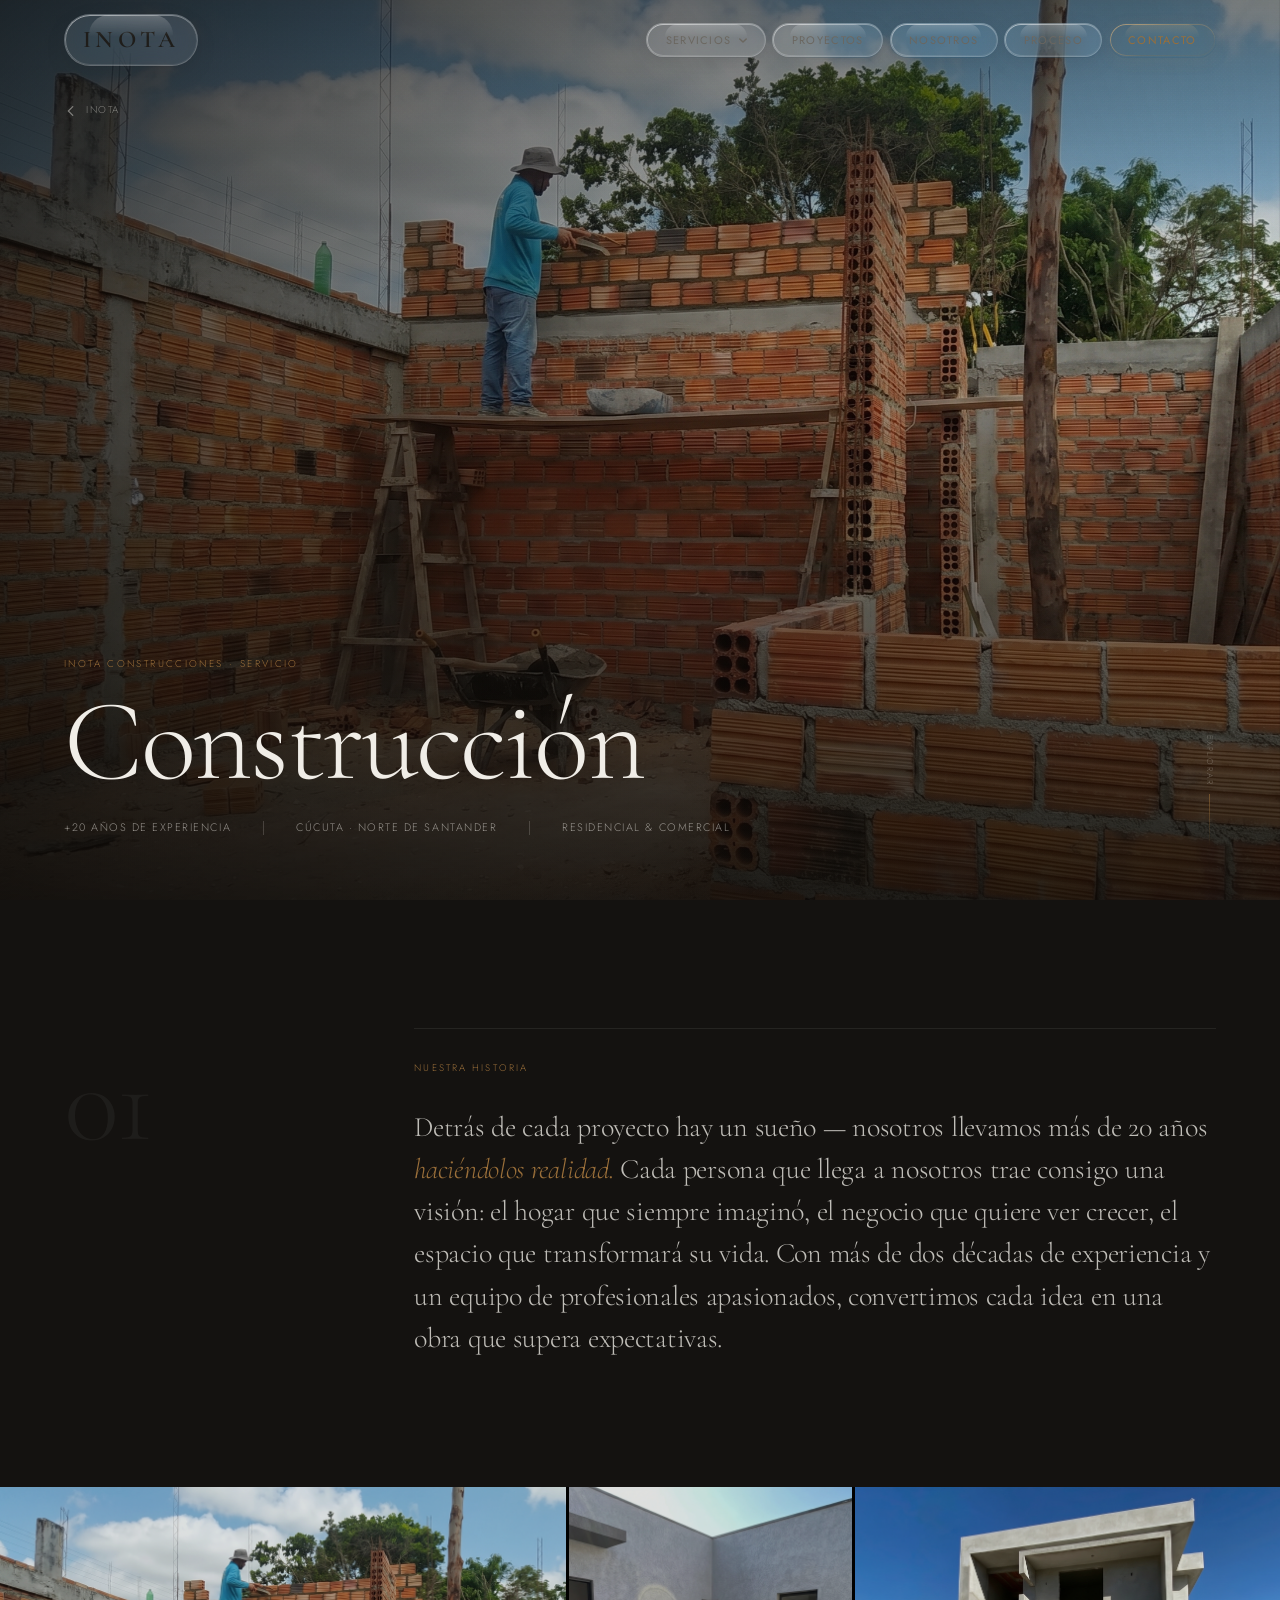
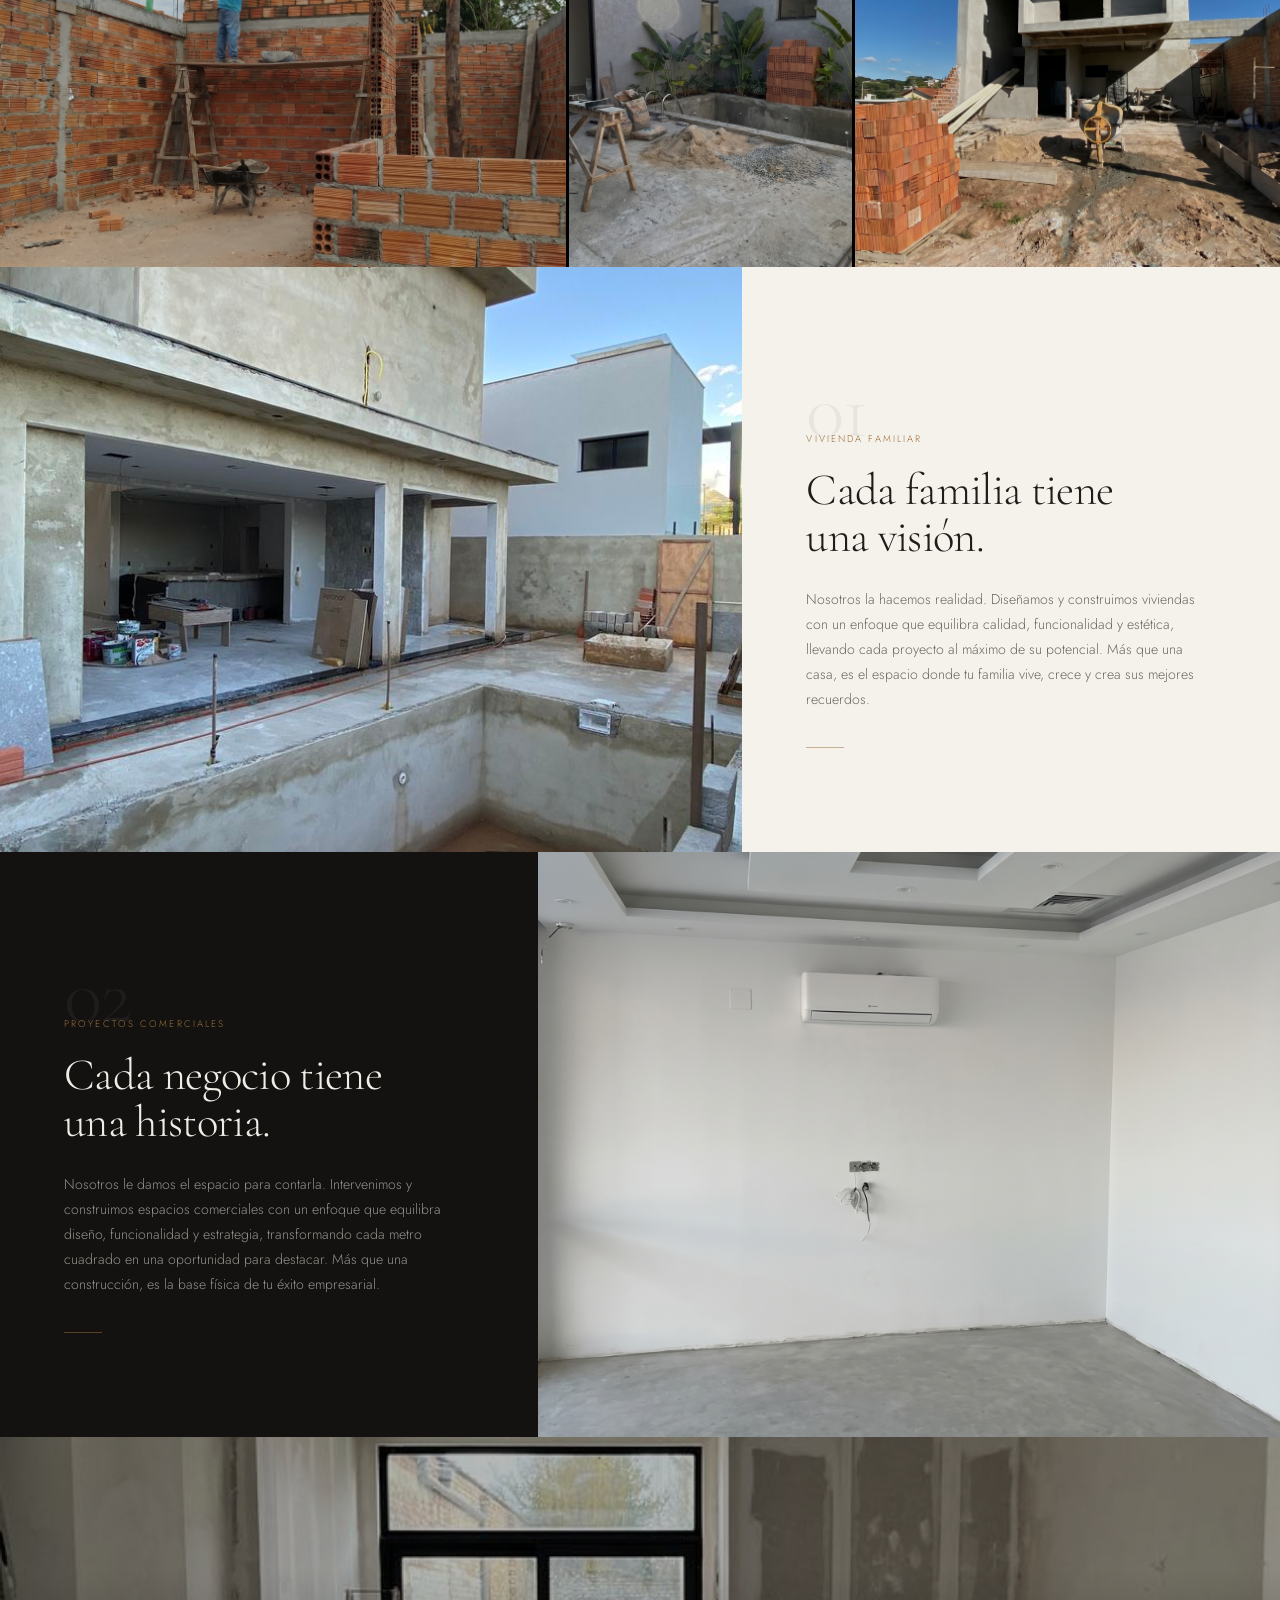
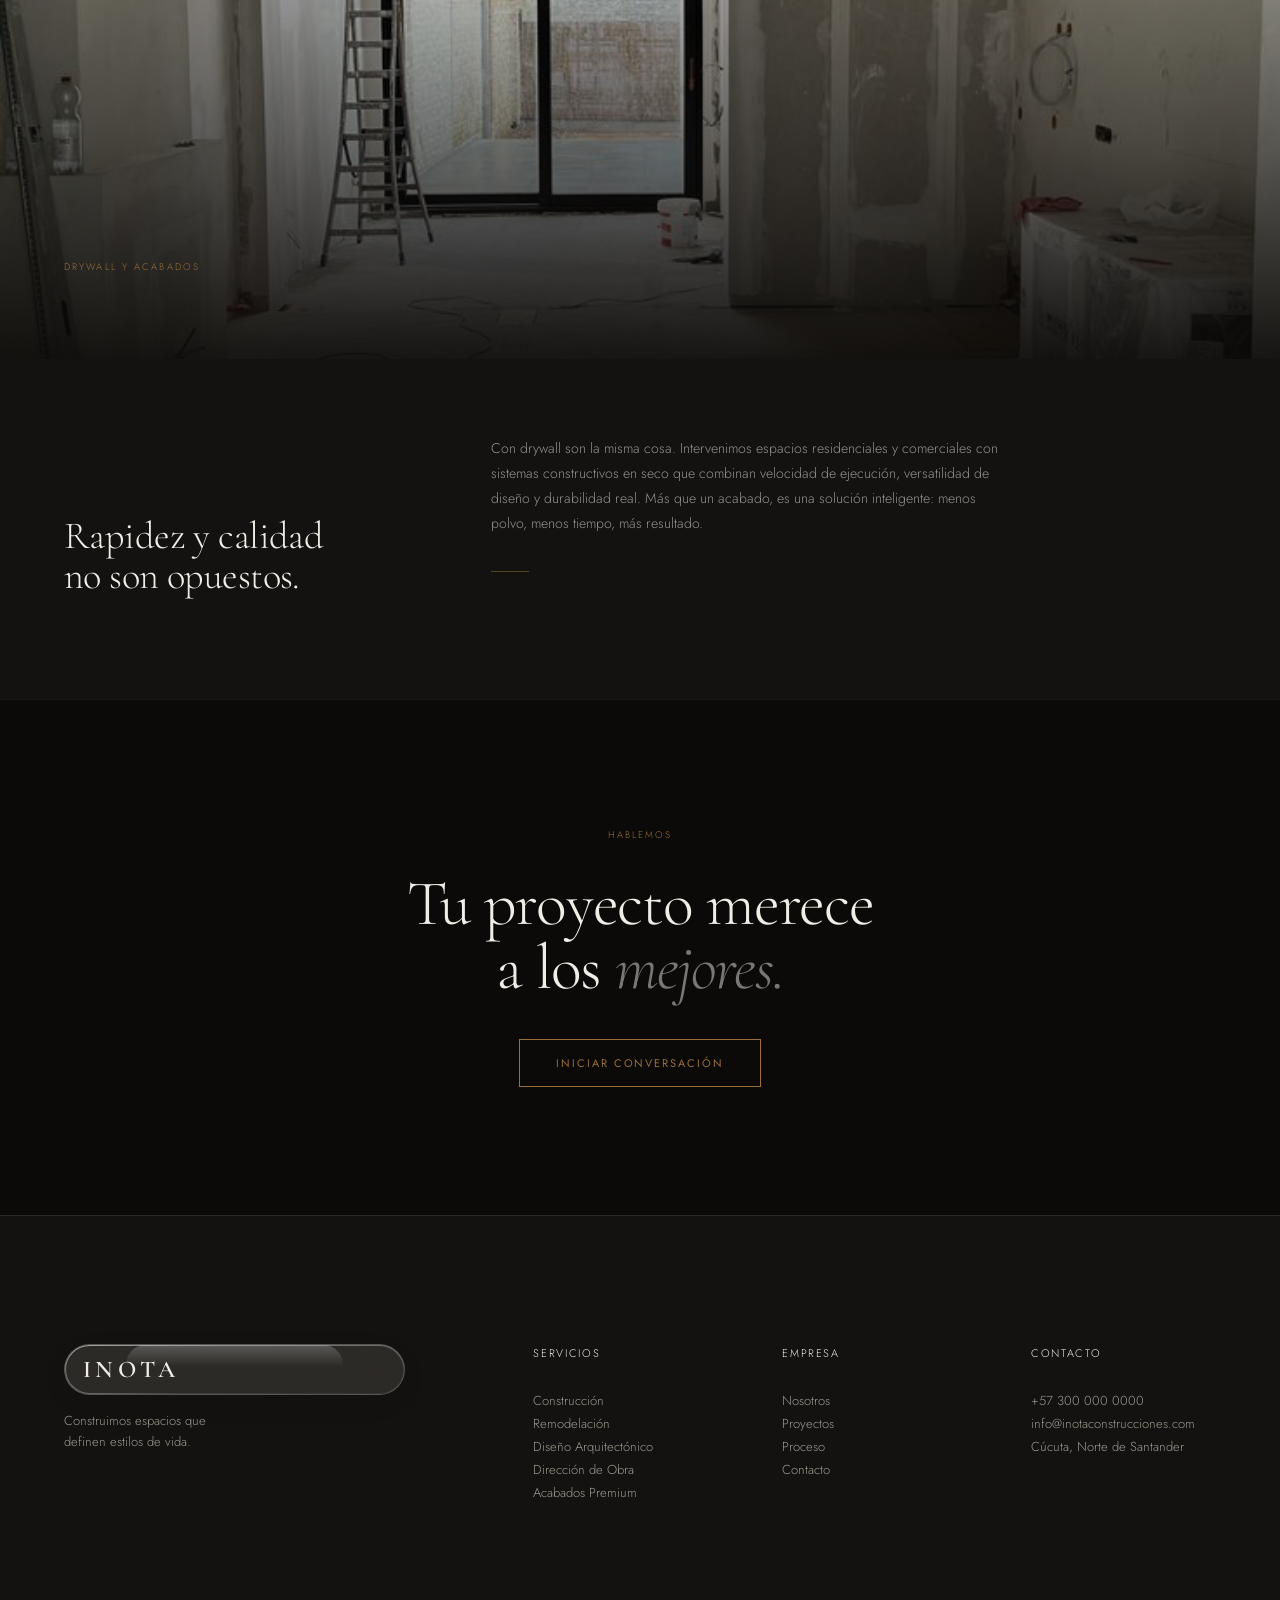
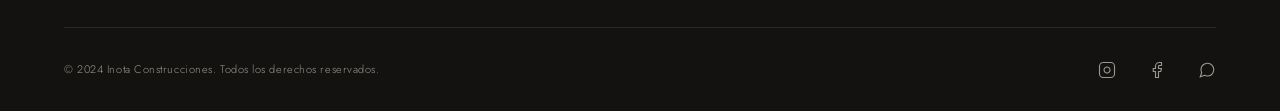
==== commit ff7044ae: "Update servicios to 4 options + hero slider en Construccion - Servicios: reducido a Construccion, Re" ====
--- a/servicios/construccion/index.html
+++ b/servicios/construccion/index.html
@@ -34,10 +34,8 @@
           <ul class="nav__dropdown" role="menu" aria-label="Servicios">
             <li><a href="/servicios/construccion/" class="nav__dropdown-item nav__dropdown-item--highlight" role="menuitem">Construcción</a></li>
             <li><a href="/#servicios" class="nav__dropdown-item" role="menuitem">Remodelación</a></li>
-            <li><a href="/#servicios" class="nav__dropdown-item" role="menuitem">Diseño</a></li>
-            <li><a href="/#servicios" class="nav__dropdown-item" role="menuitem">Drywall y acabados</a></li>
-            <li><a href="/#servicios" class="nav__dropdown-item" role="menuitem">Proyectos comerciales</a></li>
-            <li><a href="/#servicios" class="nav__dropdown-item" role="menuitem">Vivienda familiar</a></li>
+            <li><a href="/#servicios" class="nav__dropdown-item" role="menuitem">Carpintería</a></li>
+            <li><a href="/#servicios" class="nav__dropdown-item" role="menuitem">Diseño interior</a></li>
           </ul>
         </li>
         <li><a href="/#proyectos">Proyectos</a></li>
@@ -60,14 +58,15 @@
       </button>
       <ul role="list">
         <li class="mobile-menu__group">
-          <span class="mobile-menu__group-label">Servicios</span>
-          <ul class="mobile-menu__sub">
+          <button class="mobile-menu__toggle" aria-expanded="false" aria-controls="mobile-servicios-sub">
+            Servicios
+            <svg class="mobile-menu__chevron" viewBox="0 0 10 6" fill="none" stroke="currentColor" stroke-width="1.8" stroke-linecap="round" stroke-linejoin="round" aria-hidden="true"><path d="M1 1l4 4 4-4"/></svg>
+          </button>
+          <ul class="mobile-menu__sub" id="mobile-servicios-sub" aria-hidden="true">
             <li><a href="/servicios/construccion/">Construcción</a></li>
             <li><a href="/#servicios">Remodelación</a></li>
-            <li><a href="/#servicios">Diseño</a></li>
-            <li><a href="/#servicios">Drywall y acabados</a></li>
-            <li><a href="/#servicios">Proyectos comerciales</a></li>
-            <li><a href="/#servicios">Vivienda familiar</a></li>
+            <li><a href="/#servicios">Carpintería</a></li>
+            <li><a href="/#servicios">Diseño interior</a></li>
           </ul>
         </li>
         <li><a href="/#proyectos">Proyectos</a></li>
@@ -91,7 +90,11 @@
     ============================================================ -->
     <section class="constr-hero" aria-label="Construcción — Inota">
 
-      <div class="constr-hero__bg" style="background-image: url('../../Recursos/construccion/imagen principal 1.jpeg');" aria-hidden="true"></div>
+      <div class="constr-hero__slider" aria-hidden="true">
+        <div class="constr-hero__slide is-active" style="background-image: url('../../Recursos/construccion/imagen principal 1.jpeg');"></div>
+        <div class="constr-hero__slide" style="background-image: url('../../Recursos/construccion/imagen principal2.jpeg');"></div>
+        <div class="constr-hero__slide" style="background-image: url('../../Recursos/construccion/imagen principal 3.jpeg');"></div>
+      </div>
       <div class="constr-hero__overlay" aria-hidden="true"></div>
 
       <div class="constr-hero__content">
@@ -315,5 +318,22 @@
   </footer>
 
   <script src="../../js/main.js"></script>
+  <script>
+    (function () {
+      var slides = document.querySelectorAll('.constr-hero__slide');
+      if (slides.length < 2) return;
+      var current = 0;
+      var INTERVAL = 5500; // ms por slide
+      var FADE = 1400;     // ms de crossfade (debe coincidir con CSS transition)
+
+      function nextSlide() {
+        slides[current].classList.remove('is-active');
+        current = (current + 1) % slides.length;
+        slides[current].classList.add('is-active');
+      }
+
+      setInterval(nextSlide, INTERVAL);
+    })();
+  </script>
 </body>
 </html>
--- a/css/styles.css
+++ b/css/styles.css
@@ -1711,60 +1711,106 @@
 /* ── MOBILE MENU — grupos de servicios (glass capsule style) ── */
 .mobile-menu__group {
   width: 100%;
+  max-width: 320px;
+}
+
+/* Botón Servicios — misma cápsula que los links principales */
+.mobile-menu__toggle {
+  display: inline-flex;
+  align-items: center;
+  justify-content: center;
+  gap: 0.5rem;
+  width: 100%;
+  padding: 0.85rem 2rem;
+  border-radius: 100px;
+  font-family: var(--font-display);
+  font-size: clamp(1.4rem, 5vw, 2rem);
+  font-weight: 300;
+  color: var(--color-bone-muted);
+  letter-spacing: 0.03em;
+  backdrop-filter: blur(18px) saturate(150%);
+  -webkit-backdrop-filter: blur(18px) saturate(150%);
+  background: rgba(255, 255, 255, 0.06);
+  border: 1px solid rgba(255, 255, 255, 0.10);
+  box-shadow: 0 2px 12px rgba(0,0,0,0.12), inset 0 1px 0 rgba(255,255,255,0.10);
+  cursor: pointer;
+  transition:
+    background 0.22s var(--ease-smooth),
+    color 0.22s var(--ease-smooth),
+    box-shadow 0.22s var(--ease-smooth),
+    transform 0.18s var(--ease-smooth);
   text-align: center;
 }
-
-.mobile-menu__group-label {
-  display: block;
-  font-family: var(--font-body);
-  font-size: 0.58rem;
-  letter-spacing: 0.26em;
-  text-transform: uppercase;
-  color: var(--color-copper);
-  margin-bottom: 0.7rem;
-  padding-top: 0.3rem;
-}
-
+.mobile-menu__toggle:hover,
+.mobile-menu__toggle:active {
+  background: rgba(255, 255, 255, 0.12);
+  color: var(--color-bone);
+  transform: scale(1.02);
+  box-shadow: 0 4px 20px rgba(0,0,0,0.18), inset 0 1px 0 rgba(255,255,255,0.16);
+}
+.mobile-menu__group.is-open .mobile-menu__toggle {
+  background: rgba(255, 255, 255, 0.11);
+  color: var(--color-bone);
+}
+
+/* Chevron rota al abrir */
+.mobile-menu__chevron {
+  width: 12px;
+  height: 12px;
+  flex-shrink: 0;
+  transition: transform 0.3s var(--ease-smooth);
+}
+.mobile-menu__group.is-open .mobile-menu__chevron {
+  transform: rotate(180deg);
+}
+
+/* Sub-lista — colapsada por defecto, abre con max-height */
 .mobile-menu__sub {
   display: flex;
   flex-direction: column;
   align-items: center;
   gap: 0.4rem;
   width: 100%;
-  padding-bottom: 0.9rem;
-  margin-bottom: 0.3rem;
-  border-bottom: 1px solid rgba(240, 237, 231, 0.07);
+  overflow: hidden;
+  max-height: 0;
+  transition: max-height 0.38s var(--ease-smooth), padding 0.28s var(--ease-smooth);
+  padding-top: 0;
+  padding-bottom: 0;
+}
+.mobile-menu__group.is-open .mobile-menu__sub {
+  max-height: 480px;
+  padding-top: 0.5rem;
+  padding-bottom: 0.5rem;
 }
 
 /* Sub-items — cápsulas más pequeñas */
 .mobile-menu__sub li {
   width: 100%;
-  max-width: 260px;
-}
-
+  max-width: 280px;
+}
 .mobile-menu__sub a {
-  display: flex !important;
+  display: flex;
   align-items: center;
   justify-content: center;
   width: 100%;
-  padding: 0.65rem 1.6rem !important;
+  padding: 0.65rem 1.6rem;
   border-radius: 100px;
-  font-family: var(--font-display) !important;
-  font-size: clamp(1.1rem, 3.5vw, 1.5rem) !important;
+  font-family: var(--font-display);
+  font-size: clamp(1.05rem, 3.5vw, 1.4rem);
   font-weight: 300;
-  color: var(--color-bone-muted) !important;
+  color: var(--color-bone-muted);
   backdrop-filter: blur(14px) saturate(140%);
   -webkit-backdrop-filter: blur(14px) saturate(140%);
-  background: rgba(255, 255, 255, 0.04) !important;
-  border: 1px solid rgba(255, 255, 255, 0.08) !important;
+  background: rgba(255, 255, 255, 0.04);
+  border: 1px solid rgba(255, 255, 255, 0.08);
   box-shadow: 0 1px 8px rgba(0,0,0,0.10), inset 0 1px 0 rgba(255,255,255,0.08);
-  transition: background 0.2s var(--ease-smooth), color 0.2s var(--ease-smooth), transform 0.15s !important;
+  transition: background 0.2s var(--ease-smooth), color 0.2s var(--ease-smooth), transform 0.15s;
 }
 .mobile-menu__sub a:hover,
 .mobile-menu__sub a:active {
-  background: rgba(255, 255, 255, 0.09) !important;
-  color: var(--color-bone) !important;
-  transform: scale(1.02) !important;
+  background: rgba(255, 255, 255, 0.09);
+  color: var(--color-bone);
+  transform: scale(1.02);
 }
 
 /* Service items link style */
--- a/servicios/construccion/style.css
+++ b/servicios/construccion/style.css
@@ -49,17 +49,43 @@
   overflow: hidden;
 }
 
-.constr-hero__bg {
+/* Hero slider */
+.constr-hero__slider {
+  position: absolute;
+  inset: 0;
+  overflow: hidden;
+}
+
+.constr-hero__slide {
   position: absolute;
   inset: 0;
   background-size: cover;
   background-position: center 40%;
-  animation: heroDrift 22s ease-in-out infinite alternate;
-  will-change: transform;
-}
-@keyframes heroDrift {
-  from { transform: scale(1.00); }
-  to   { transform: scale(1.07); }
+  opacity: 0;
+  transition: opacity 1.4s ease-in-out;
+  will-change: opacity, transform;
+  animation: slideDrift 12s ease-in-out infinite alternate;
+}
+.constr-hero__slide.is-active {
+  opacity: 1;
+}
+
+/* Cada slide con un drift ligeramente diferente para variedad */
+.constr-hero__slide:nth-child(1) { animation-name: slideDrift1; }
+.constr-hero__slide:nth-child(2) { animation-name: slideDrift2; }
+.constr-hero__slide:nth-child(3) { animation-name: slideDrift3; }
+
+@keyframes slideDrift1 {
+  from { transform: scale(1.00) translate(0, 0); }
+  to   { transform: scale(1.07) translate(-1%, -0.5%); }
+}
+@keyframes slideDrift2 {
+  from { transform: scale(1.04) translate(0.5%, 0); }
+  to   { transform: scale(1.10) translate(-0.5%, -1%); }
+}
+@keyframes slideDrift3 {
+  from { transform: scale(1.02) translate(-0.5%, -0.5%); }
+  to   { transform: scale(1.08) translate(1%, 0); }
 }
 
 .constr-hero__overlay {
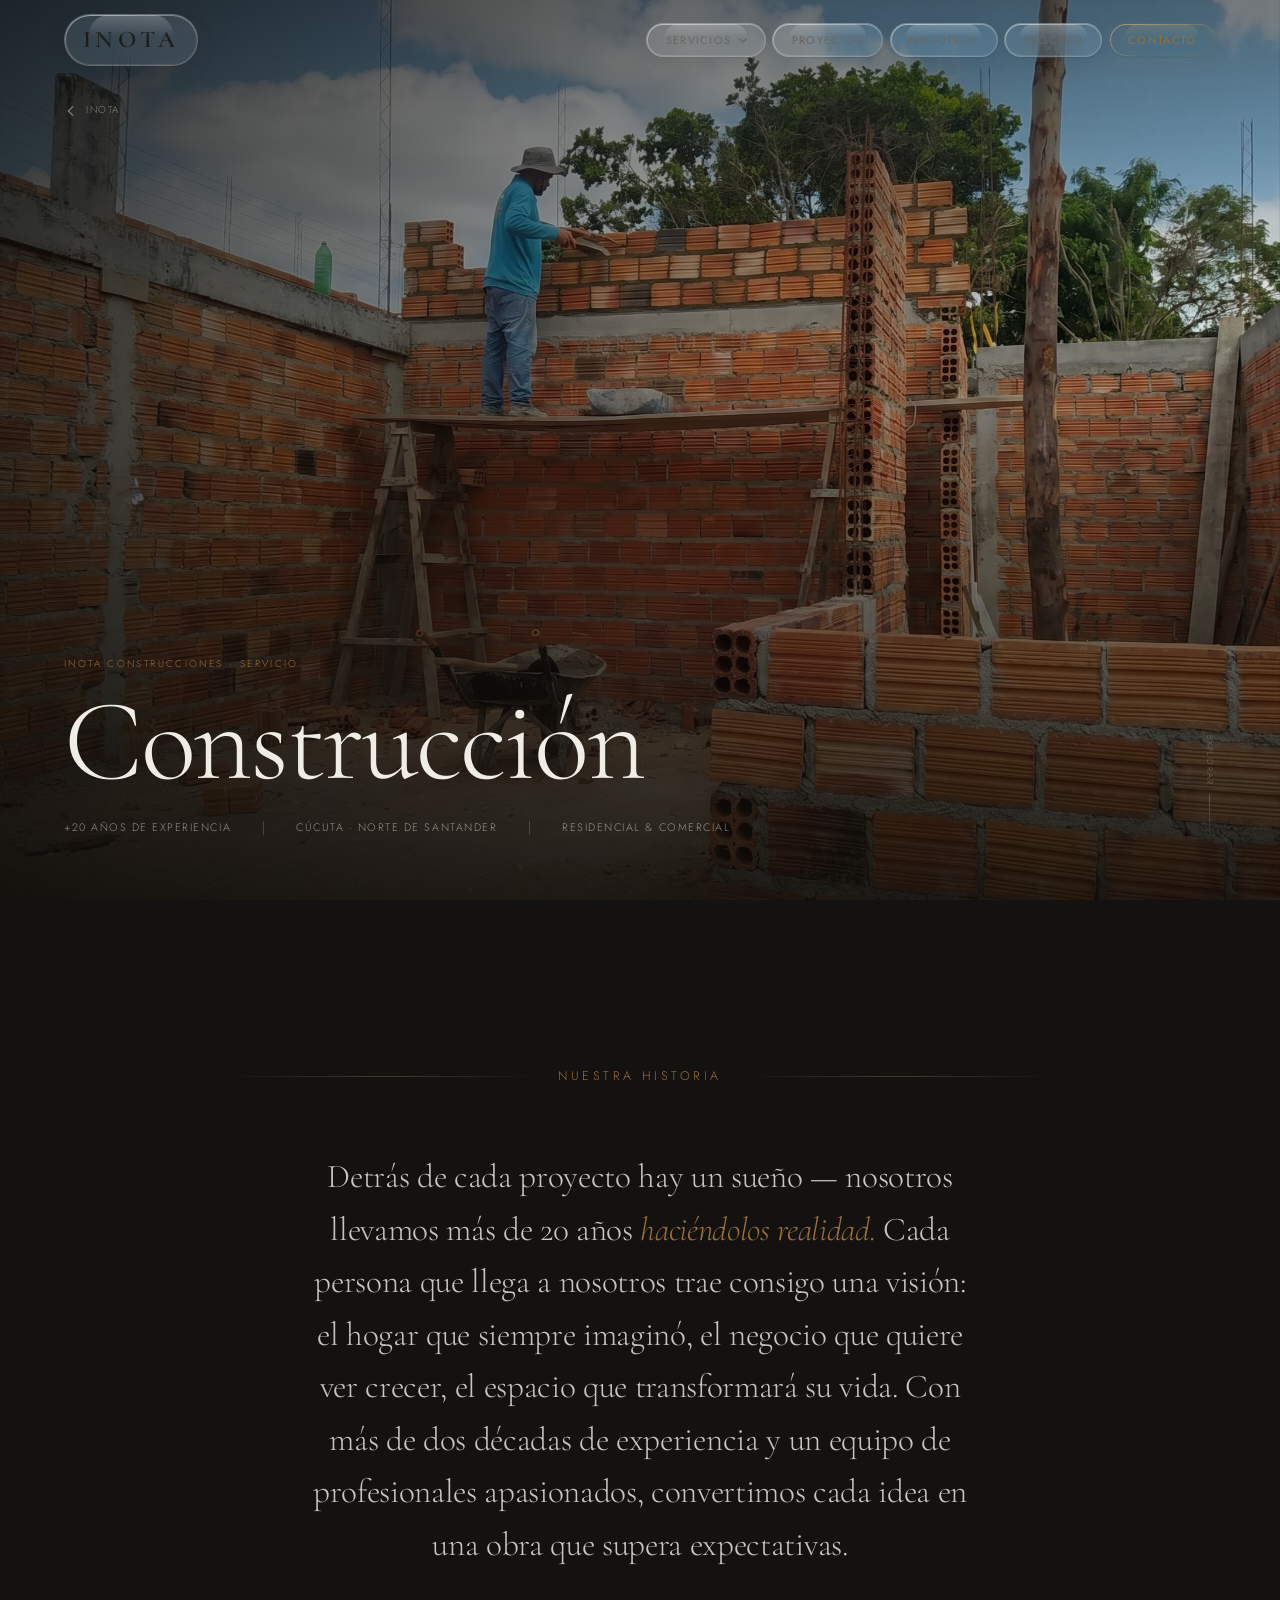
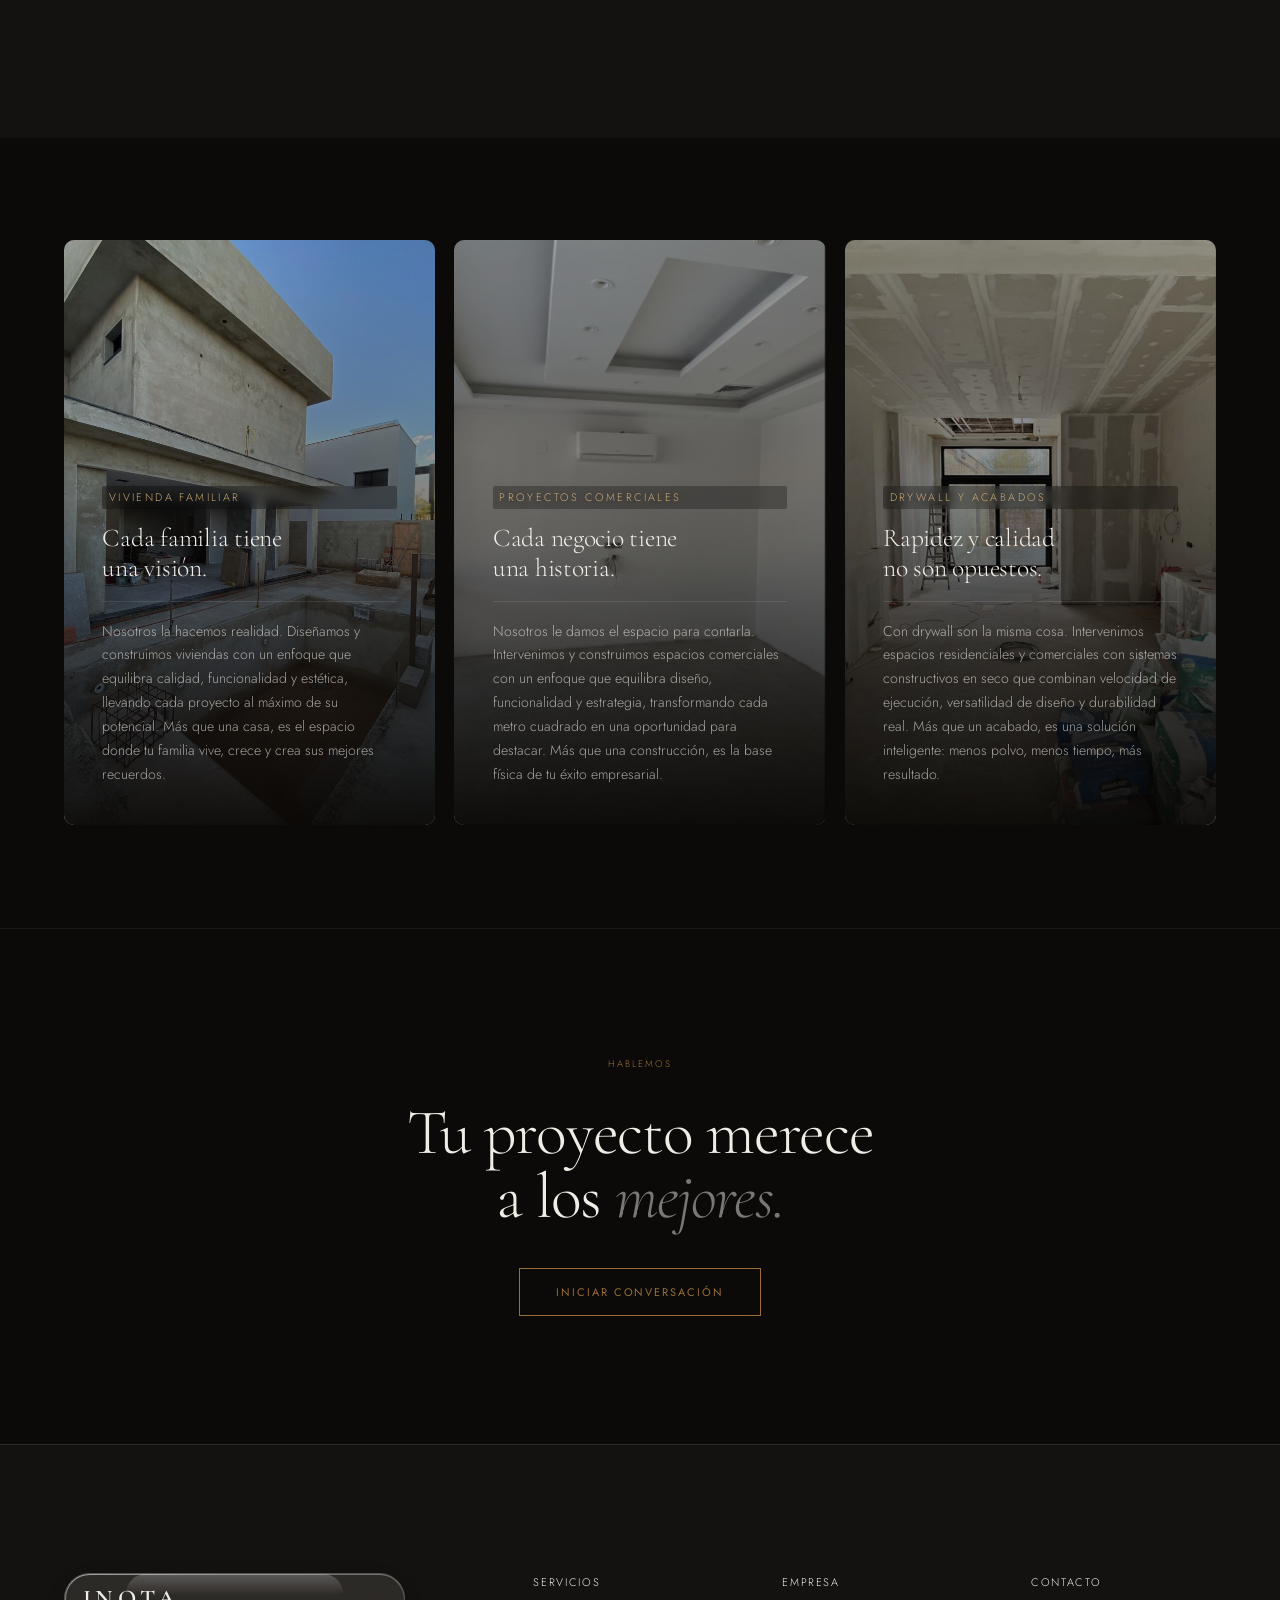
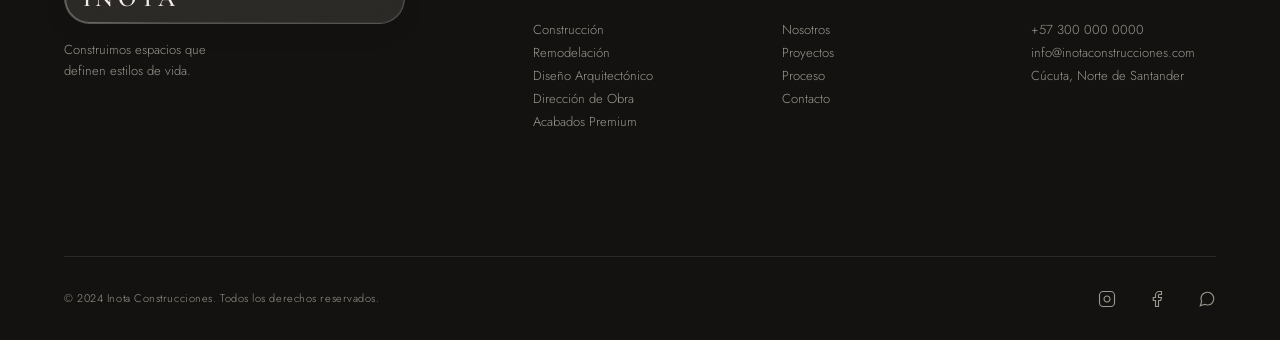
==== commit 71e5ac89: "Redesign servicios grid + construccion intro/cards/labels - Servicios (index): grid 2x2 simetrico, n" ====
--- a/servicios/construccion/index.html
+++ b/servicios/construccion/index.html
@@ -121,127 +121,70 @@
     ============================================================ -->
     <section class="constr-intro" aria-labelledby="constr-intro-heading">
       <div class="constr-intro__inner reveal-fade">
-        <div class="constr-intro__num" aria-hidden="true">01</div>
-        <div class="constr-intro__body">
-          <span class="constr-intro__label">Nuestra historia</span>
-          <p class="constr-intro__text" id="constr-intro-heading">
-            Detrás de cada proyecto hay un sueño —
-            nosotros llevamos más de 20 años <em>haciéndolos realidad.</em>
-            Cada persona que llega a nosotros trae consigo una visión: el hogar que siempre imaginó,
-            el negocio que quiere ver crecer, el espacio que transformará su vida.
-            Con más de dos décadas de experiencia y un equipo de profesionales apasionados,
-            convertimos cada idea en una obra que supera expectativas.
-          </p>
-        </div>
-      </div>
-    </section>
-
-    <!-- ============================================================
-         IMAGEN STRIP — 3 imágenes panorámicas
-    ============================================================ -->
-    <div class="constr-strip" aria-hidden="true">
-      <div class="constr-strip__img">
-        <img src="../../Recursos/construccion/imagen principal 1.jpeg" alt="" loading="lazy">
-      </div>
-      <div class="constr-strip__img">
-        <img src="../../Recursos/construccion/imagen principal2.jpeg" alt="" loading="lazy">
-      </div>
-      <div class="constr-strip__img">
-        <img src="../../Recursos/construccion/imagen principal 3.jpeg" alt="" loading="lazy">
-      </div>
-    </div>
-
-    <!-- ============================================================
-         FAMILIAR — Imagen izquierda / Texto derecha (fondo crema)
-    ============================================================ -->
-    <article class="constr-service constr-service--img-left reveal-fade" aria-labelledby="svc-familiar-heading">
-
-      <div class="constr-service__img">
-        <img src="../../Recursos/construccion/familiar.jpg"
-             alt="Construcción de vivienda familiar — Inota Construcciones"
-             loading="lazy">
-      </div>
-
-      <div class="constr-service__text">
-        <span class="constr-service__num" aria-hidden="true">01</span>
-        <span class="constr-service__label">Vivienda familiar</span>
-        <h2 class="constr-service__title" id="svc-familiar-heading">
-          Cada familia tiene<br>una visión.
-        </h2>
-        <p class="constr-service__desc">
-          Nosotros la hacemos realidad. Diseñamos y construimos viviendas con un enfoque que equilibra
-          calidad, funcionalidad y estética, llevando cada proyecto al máximo de su potencial.
-          Más que una casa, es el espacio donde tu familia vive, crece y crea sus mejores recuerdos.
+        <span class="constr-intro__label">Nuestra historia</span>
+        <p class="constr-intro__text" id="constr-intro-heading">
+          Detrás de cada proyecto hay un sueño —
+          nosotros llevamos más de 20 años <em>haciéndolos realidad.</em>
+          Cada persona que llega a nosotros trae consigo una visión: el hogar que siempre imaginó,
+          el negocio que quiere ver crecer, el espacio que transformará su vida.
+          Con más de dos décadas de experiencia y un equipo de profesionales apasionados,
+          convertimos cada idea en una obra que supera expectativas.
         </p>
-        <div class="constr-service__line" aria-hidden="true"></div>
-      </div>
-
-    </article>
-
-    <!-- ============================================================
-         COMERCIAL — Texto izquierda / Imagen derecha (fondo oscuro)
-    ============================================================ -->
-    <article class="constr-service constr-service--img-right reveal-fade" aria-labelledby="svc-comercial-heading">
-
-      <div class="constr-service__text">
-        <span class="constr-service__num" aria-hidden="true">02</span>
-        <span class="constr-service__label">Proyectos comerciales</span>
-        <h2 class="constr-service__title" id="svc-comercial-heading">
-          Cada negocio tiene<br>una historia.
-        </h2>
-        <p class="constr-service__desc">
-          Nosotros le damos el espacio para contarla. Intervenimos y construimos espacios comerciales
-          con un enfoque que equilibra diseño, funcionalidad y estrategia, transformando cada metro
-          cuadrado en una oportunidad para destacar. Más que una construcción, es la base física
-          de tu éxito empresarial.
-        </p>
-        <div class="constr-service__line" aria-hidden="true"></div>
-      </div>
-
-      <div class="constr-service__img">
-        <img src="../../Recursos/construccion/comercial.jpeg"
-             alt="Construcción de espacios comerciales — Inota Construcciones"
-             loading="lazy">
-      </div>
-
-    </article>
-
-    <!-- ============================================================
-         DRYWALL — Imagen cinematográfica + texto inferior
-    ============================================================ -->
-    <article class="constr-drywall reveal-fade" aria-labelledby="svc-drywall-heading">
-
-      <div class="constr-drywall__img-wrap">
-        <img src="../../Recursos/construccion/drywall.jpg"
-             alt="Drywall y acabados — Inota Construcciones"
-             loading="lazy">
-        <div class="constr-drywall__overlay" aria-hidden="true"></div>
-        <div class="constr-drywall__caption">
-          <span class="constr-service__label">Drywall y acabados</span>
-        </div>
-      </div>
-
-      <div class="constr-drywall__text">
-        <div class="constr-drywall__text-inner">
-          <div class="constr-drywall__title-col">
-            <span class="constr-service__num" aria-hidden="true">03</span>
-            <h2 class="constr-service__title" id="svc-drywall-heading">
-              Rapidez y calidad<br>no son opuestos.
-            </h2>
-          </div>
-          <div class="constr-drywall__desc-col">
-            <p class="constr-service__desc">
+      </div>
+    </section>
+
+    <!-- ============================================================
+         CARDS — 3 servicios con imagen de fondo
+    ============================================================ -->
+    <section class="constr-cards" aria-label="Nuestros servicios de construcción">
+      <div class="constr-cards__grid">
+
+        <article class="constr-card reveal-up" aria-labelledby="svc-familiar-heading">
+          <div class="constr-card__bg" style="background-image: url('../../Recursos/construccion/familiar.jpg');"></div>
+          <div class="constr-card__overlay" aria-hidden="true"></div>
+          <div class="constr-card__content">
+            <span class="constr-card__label">Vivienda familiar</span>
+            <h2 class="constr-card__title" id="svc-familiar-heading">Cada familia tiene<br>una visión.</h2>
+            <p class="constr-card__desc">
+              Nosotros la hacemos realidad. Diseñamos y construimos viviendas con un enfoque que equilibra
+              calidad, funcionalidad y estética, llevando cada proyecto al máximo de su potencial.
+              Más que una casa, es el espacio donde tu familia vive, crece y crea sus mejores recuerdos.
+            </p>
+          </div>
+        </article>
+
+        <article class="constr-card reveal-up" style="--reveal-delay: 100ms" aria-labelledby="svc-comercial-heading">
+          <div class="constr-card__bg" style="background-image: url('../../Recursos/construccion/comercial.jpeg');"></div>
+          <div class="constr-card__overlay" aria-hidden="true"></div>
+          <div class="constr-card__content">
+            <span class="constr-card__label">Proyectos comerciales</span>
+            <h2 class="constr-card__title" id="svc-comercial-heading">Cada negocio tiene<br>una historia.</h2>
+            <p class="constr-card__desc">
+              Nosotros le damos el espacio para contarla. Intervenimos y construimos espacios comerciales
+              con un enfoque que equilibra diseño, funcionalidad y estrategia, transformando cada metro
+              cuadrado en una oportunidad para destacar. Más que una construcción, es la base física
+              de tu éxito empresarial.
+            </p>
+          </div>
+        </article>
+
+        <article class="constr-card reveal-up" style="--reveal-delay: 200ms" aria-labelledby="svc-drywall-heading">
+          <div class="constr-card__bg" style="background-image: url('../../Recursos/construccion/drywall.jpg');"></div>
+          <div class="constr-card__overlay" aria-hidden="true"></div>
+          <div class="constr-card__content">
+            <span class="constr-card__label">Drywall y acabados</span>
+            <h2 class="constr-card__title" id="svc-drywall-heading">Rapidez y calidad<br>no son opuestos.</h2>
+            <p class="constr-card__desc">
               Con drywall son la misma cosa. Intervenimos espacios residenciales y comerciales con
               sistemas constructivos en seco que combinan velocidad de ejecución, versatilidad de
               diseño y durabilidad real. Más que un acabado, es una solución inteligente: menos polvo,
               menos tiempo, más resultado.
             </p>
-            <div class="constr-service__line" aria-hidden="true"></div>
-          </div>
-        </div>
-      </div>
-
-    </article>
+          </div>
+        </article>
+
+      </div>
+    </section>
 
     <!-- ============================================================
          CTA FINAL
--- a/css/styles.css
+++ b/css/styles.css
@@ -842,7 +842,7 @@
 
 .services__grid {
   display: grid;
-  grid-template-columns: repeat(12, 1fr);
+  grid-template-columns: repeat(2, 1fr);
   border: 1px solid var(--color-line-light);
   border-bottom: none;
 }
@@ -850,64 +850,75 @@
 .service-item {
   position: relative;
   overflow: hidden;
-  padding: var(--space-lg) var(--space-md);
+  padding: clamp(2.6rem, 5vw, 4rem) clamp(2rem, 4vw, 3.5rem);
   border-right: 1px solid var(--color-line-light);
   border-bottom: 1px solid var(--color-line-light);
   background: var(--color-light);
-  transition: background var(--dur-base) var(--ease-smooth);
-  grid-column: span 4;
-}
-.service-item:nth-child(3) { border-right: none; }
-.service-item:nth-child(4) { grid-column: span 6; }
-.service-item:nth-child(5) { grid-column: span 6; border-right: none; }
-
-/* Número decorativo muy sutil */
+  transition: background 0.35s var(--ease-smooth);
+  grid-column: span 1;
+}
+/* Columna derecha: sin borde derecho */
+.service-item:nth-child(2n) { border-right: none; }
+/* Reset de los spans específicos anteriores */
+.service-item:nth-child(3),
+.service-item:nth-child(4),
+.service-item:nth-child(5) { grid-column: span 1; border-right: 1px solid var(--color-line-light); }
+.service-item:nth-child(2n):is(:nth-child(3), :nth-child(4), :nth-child(5)) { border-right: none; }
+
+/* Número — marcador tipográfico editorial, visible y refinado */
 .service-item::before {
   content: attr(data-num);
   position: absolute;
-  top: -10px;
-  right: var(--space-md);
+  top: clamp(1.8rem, 3vw, 2.6rem);
+  right: clamp(1.8rem, 3vw, 3rem);
   font-family: var(--font-display);
-  font-size: 6rem;
-  font-weight: 600;
-  color: rgba(31, 29, 26, 0.04);
+  font-size: clamp(2.4rem, 4vw, 3.5rem);
+  font-weight: 300;
+  color: rgba(181, 131, 74, 0.20);
   line-height: 1;
+  letter-spacing: -0.04em;
   pointer-events: none;
   user-select: none;
-  transition: color var(--dur-base);
-}
-
-/* Línea cobre que barre de izquierda a derecha en hover */
+  transition: color 0.35s var(--ease-smooth);
+}
+
+/* Línea cobre vertical izquierda — cae de arriba a abajo en hover */
 .service-item::after {
   content: '';
   position: absolute;
-  bottom: 0; left: 0;
-  width: 100%; height: 1px;
+  top: 0; left: 0;
+  width: 2px; height: 0;
   background: var(--color-copper);
-  transform: scaleX(0);
-  transform-origin: left;
-  transition: transform var(--dur-base) var(--ease-out-expo);
+  transition: height 0.5s var(--ease-out-expo);
 }
 
 .service-item:hover { background: var(--color-white); }
-.service-item:hover::after { transform: scaleX(1); }
-.service-item:hover::before { color: rgba(31, 29, 26, 0.07); }
-
-.service-item__inner { position: relative; z-index: 1; }
+.service-item:hover::after { height: 100%; }
+.service-item:hover::before { color: rgba(181, 131, 74, 0.50); }
+
+.service-item__inner {
+  position: relative;
+  z-index: 1;
+}
 
 .service-item__title {
   font-family: var(--font-display);
-  font-size: var(--text-xl);
+  font-size: clamp(1.25rem, 2vw, 1.85rem);
   font-weight: 400;
   color: var(--color-text);
   margin-bottom: var(--space-sm);
+  padding-right: clamp(3rem, 5vw, 5rem); /* espacio para el número */
+  line-height: 1.2;
 }
 
 .service-item__desc {
   font-size: var(--text-sm);
   color: var(--color-text-muted);
-  line-height: 1.7;
-  max-width: 340px;
+  line-height: 1.78;
+  max-width: 380px;
+  margin-top: 1.1rem;
+  padding-top: 1.1rem;
+  border-top: 1px solid var(--color-line-light);
 }
 
 /* ─── 12. PROYECTOS ─────────────────────────────────────────── */
@@ -1382,16 +1393,7 @@
 /* ─── 18. RESPONSIVE — TABLET (≤ 1100px) ───────────────────── */
 @media (max-width: 1100px) {
 
-  .services__grid { grid-template-columns: 1fr 1fr; }
-
-  .service-item,
-  .service-item:nth-child(3),
-  .service-item:nth-child(4),
-  .service-item:nth-child(5) {
-    grid-column: span 1;
-    border-right: 1px solid var(--color-line-light);
-  }
-  .service-item:nth-child(2n) { border-right: none; }
+  /* services grid ya es 2-col — sin cambios necesarios en tablet */
 
   .projects__grid { grid-template-columns: 1fr 1fr; }
   .project-card--wide,
@@ -1425,7 +1427,10 @@
 
   .services__grid { grid-template-columns: 1fr; }
   .service-item,
-  .service-item:nth-child(n) { grid-column: span 1; border-right: none; }
+  .service-item:nth-child(n) {
+    grid-column: span 1;
+    border-right: none;
+  }
 
   .projects__grid { grid-template-columns: 1fr; }
   .project-card--wide,
--- a/servicios/construccion/style.css
+++ b/servicios/construccion/style.css
@@ -187,51 +187,48 @@
 /* ── INTRO EDITORIAL ─────────────────────────────────────────── */
 .constr-intro {
   background: var(--constr-dark2);
-  padding: clamp(5rem, 10vw, 9rem) var(--container-pad);
+  padding: clamp(7rem, 13vw, 12rem) var(--container-pad);
 }
 
 .constr-intro__inner {
-  max-width: var(--container-max);
+  max-width: 820px;
   margin: 0 auto;
-  display: grid;
-  grid-template-columns: 1fr 2.8fr;
-  gap: clamp(2rem, 5vw, 5rem);
-  align-items: start;
-}
-
-.constr-intro__num {
-  font-family: var(--font-display);
-  font-size: clamp(5rem, 9vw, 8rem);
-  font-weight: 300;
-  color: rgba(240,237,231,0.05);
-  line-height: 1;
-  letter-spacing: -0.03em;
-  user-select: none;
-  padding-top: 0.15em;
-}
-
-.constr-intro__body {
-  border-top: 1px solid rgba(240,237,231,0.08);
-  padding-top: 2rem;
-}
-
+  display: flex;
+  flex-direction: column;
+  align-items: center;
+  text-align: center;
+}
+
+/* Label — chapter divider con líneas flanqueantes */
 .constr-intro__label {
-  display: block;
-  font-family: var(--font-body);
-  font-size: 0.6rem;
-  letter-spacing: 0.22em;
+  display: flex;
+  align-items: center;
+  gap: 1.4rem;
+  width: 100%;
+  font-family: var(--font-body);
+  font-size: 0.78rem;
+  letter-spacing: 0.28em;
   text-transform: uppercase;
   color: var(--color-copper);
-  margin-bottom: 1.8rem;
-}
-
+  margin-bottom: clamp(2.8rem, 5vw, 4.5rem);
+}
+.constr-intro__label::before,
+.constr-intro__label::after {
+  content: '';
+  flex: 1;
+  height: 1px;
+  background: linear-gradient(to right, transparent, rgba(181,131,74,0.35), transparent);
+}
+
+/* Texto — grande, dramático, editorial */
 .constr-intro__text {
   font-family: var(--font-display);
-  font-size: clamp(1.35rem, 2.2vw, 1.9rem);
+  font-size: clamp(1.6rem, 2.6vw, 2.35rem);
   font-weight: 300;
-  line-height: 1.50;
-  color: rgba(240,237,231,0.78);
+  line-height: 1.58;
+  color: rgba(240,237,231,0.82);
   letter-spacing: -0.01em;
+  max-width: 680px;
 }
 
 .constr-intro__text em {
@@ -500,9 +497,113 @@
   50%       { opacity: 1.0; }
 }
 
+/* ── CARDS DE SERVICIOS ──────────────────────────────────────── */
+.constr-cards {
+  background: var(--constr-dark);
+  padding: clamp(4rem, 8vw, 7rem) var(--container-pad);
+}
+
+.constr-cards__grid {
+  max-width: var(--container-max);
+  margin: 0 auto;
+  display: grid;
+  grid-template-columns: repeat(3, 1fr);
+  gap: 1.2rem;
+}
+
+.constr-card {
+  position: relative;
+  border-radius: 10px;
+  overflow: hidden;
+  min-height: clamp(500px, 65vh, 660px);
+  cursor: default;
+}
+
+/* Imagen de fondo */
+.constr-card__bg {
+  position: absolute;
+  inset: 0;
+  background-size: cover;
+  background-position: center;
+  transition: transform 0.8s cubic-bezier(0.25, 0.46, 0.45, 0.94);
+  will-change: transform;
+}
+.constr-card:hover .constr-card__bg {
+  transform: scale(1.06);
+}
+
+/* Overlay — gradiente fuerte hacia abajo */
+.constr-card__overlay {
+  position: absolute;
+  inset: 0;
+  background:
+    linear-gradient(to top, rgba(8,6,4,0.95) 0%, rgba(8,6,4,0.55) 50%, rgba(8,6,4,0.15) 100%);
+  transition: background 0.5s ease;
+}
+.constr-card:hover .constr-card__overlay {
+  background:
+    linear-gradient(to top, rgba(8,6,4,0.98) 0%, rgba(8,6,4,0.65) 55%, rgba(8,6,4,0.22) 100%);
+}
+
+/* Contenido — apilado en la parte inferior */
+.constr-card__content {
+  position: absolute;
+  inset: 0;
+  display: flex;
+  flex-direction: column;
+  justify-content: flex-end;
+  padding: clamp(1.8rem, 3vw, 2.5rem);
+}
+
+.constr-card__label {
+  display: inline-block;
+  font-family: var(--font-body);
+  font-size: 0.68rem;
+  letter-spacing: 0.22em;
+  text-transform: uppercase;
+  color: rgba(210, 175, 120, 0.95);
+  margin-bottom: 0.85rem;
+  text-shadow:
+    0 1px 8px rgba(0,0,0,0.70),
+    0 0 20px rgba(0,0,0,0.40);
+  padding: 0.25em 0.6em;
+  background: rgba(0,0,0,0.28);
+  backdrop-filter: blur(6px);
+  -webkit-backdrop-filter: blur(6px);
+  border-radius: 2px;
+}
+
+.constr-card__title {
+  font-family: var(--font-display);
+  font-size: clamp(1.55rem, 2vw, 2rem);
+  font-weight: 300;
+  color: var(--color-bone);
+  line-height: 1.18;
+  letter-spacing: -0.01em;
+  margin-bottom: 1.1rem;
+}
+
+.constr-card__desc {
+  font-family: var(--font-body);
+  font-size: clamp(0.82rem, 1.1vw, 0.92rem);
+  line-height: 1.70;
+  color: rgba(240, 237, 231, 0.65);
+  border-top: 1px solid rgba(240, 237, 231, 0.10);
+  padding-top: 1.1rem;
+  /* Visible siempre en desktop, con ganancia de opacidad en hover */
+  transition: color 0.4s ease;
+}
+.constr-card:hover .constr-card__desc {
+  color: rgba(240, 237, 231, 0.82);
+}
+
 /* ── RESPONSIVE — TABLET (≤ 1024px) ─────────────────────────── */
 @media (max-width: 1024px) {
-  .constr-intro__inner { grid-template-columns: 1fr 2fr; }
+  .constr-cards__grid {
+    grid-template-columns: repeat(3, 1fr);
+    gap: 0.8rem;
+  }
+  .constr-card { min-height: 420px; }
 
   .constr-service--img-left,
   .constr-service--img-right {
@@ -529,12 +630,8 @@
     hyphens: none;
   }
 
-  .constr-intro__inner { grid-template-columns: 1fr; gap: 2rem; }
-  .constr-intro__num { display: none; }
-
-  .constr-strip { grid-template-columns: 1fr; height: 240px; }
-  .constr-strip__img:nth-child(2),
-  .constr-strip__img:nth-child(3) { display: none; }
+  .constr-cards__grid { grid-template-columns: 1fr; }
+  .constr-card { min-height: 420px; }
 
   .constr-service--img-left,
   .constr-service--img-right {
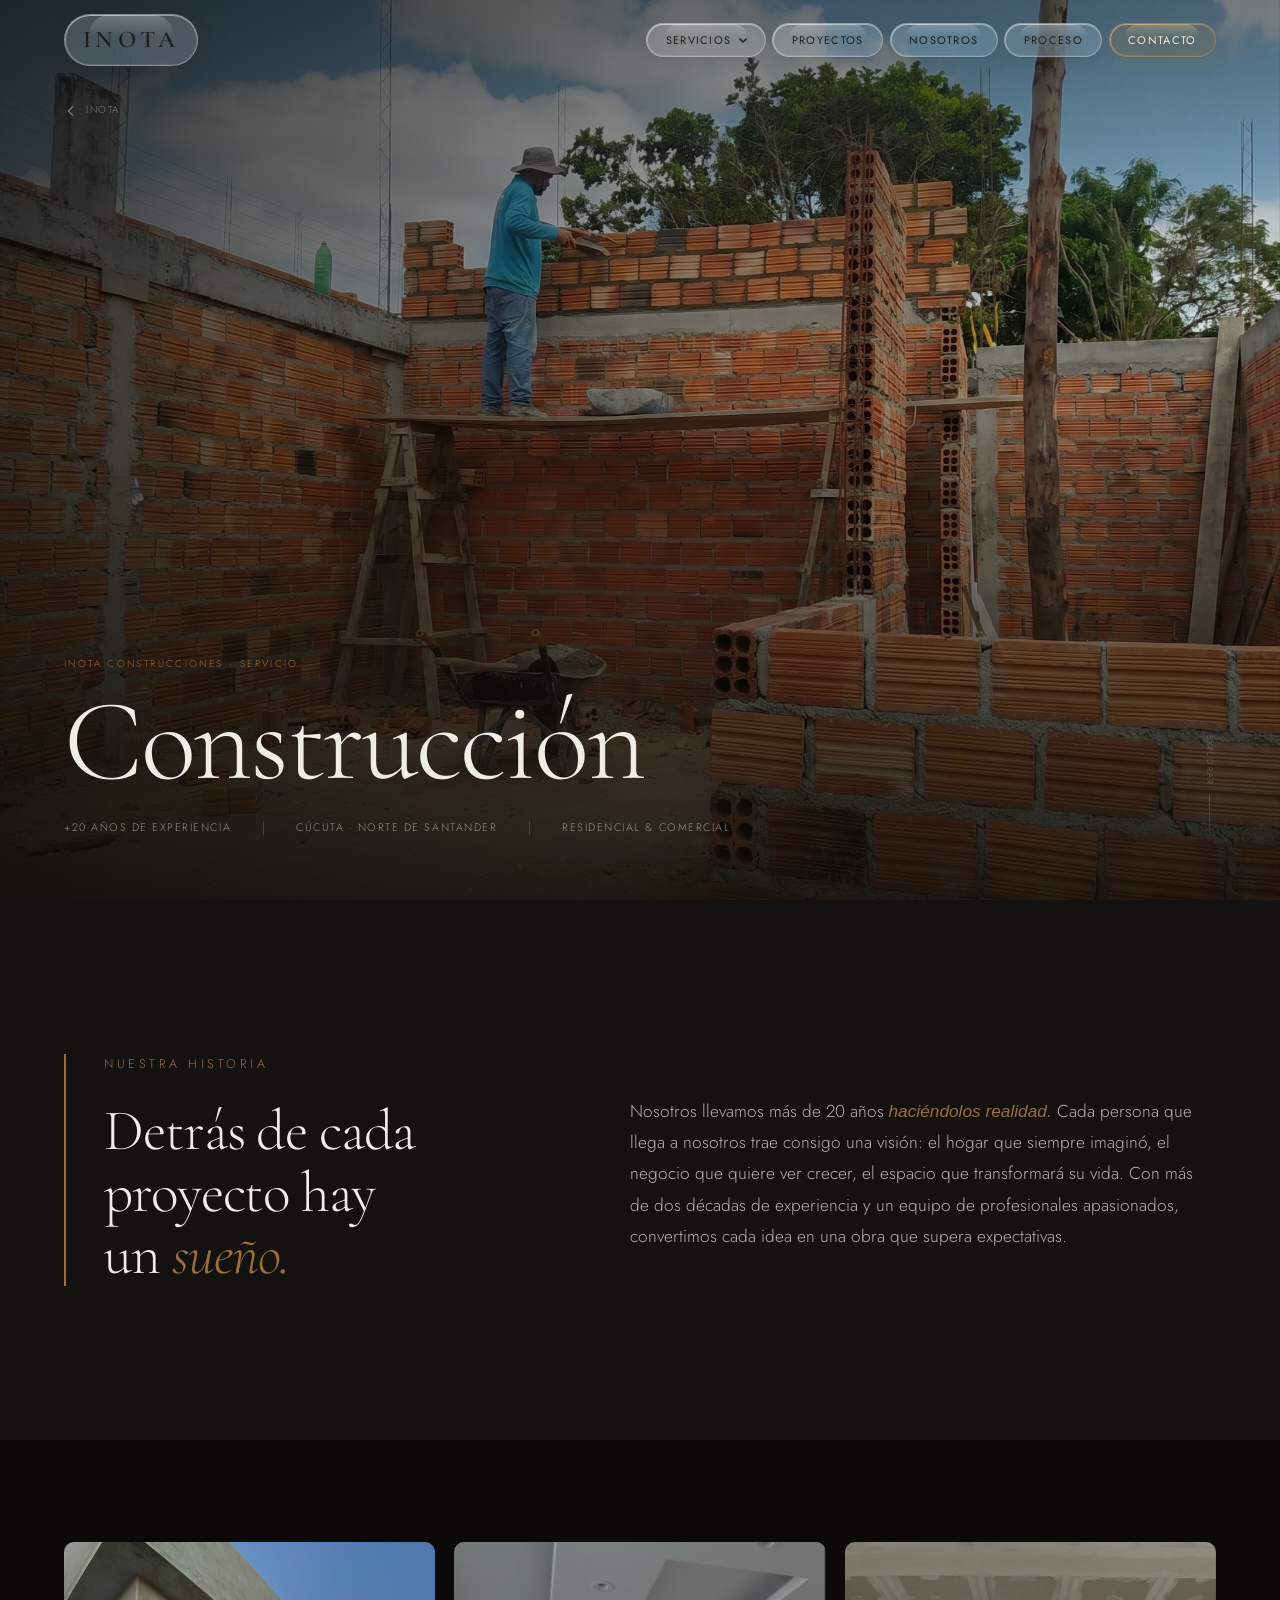
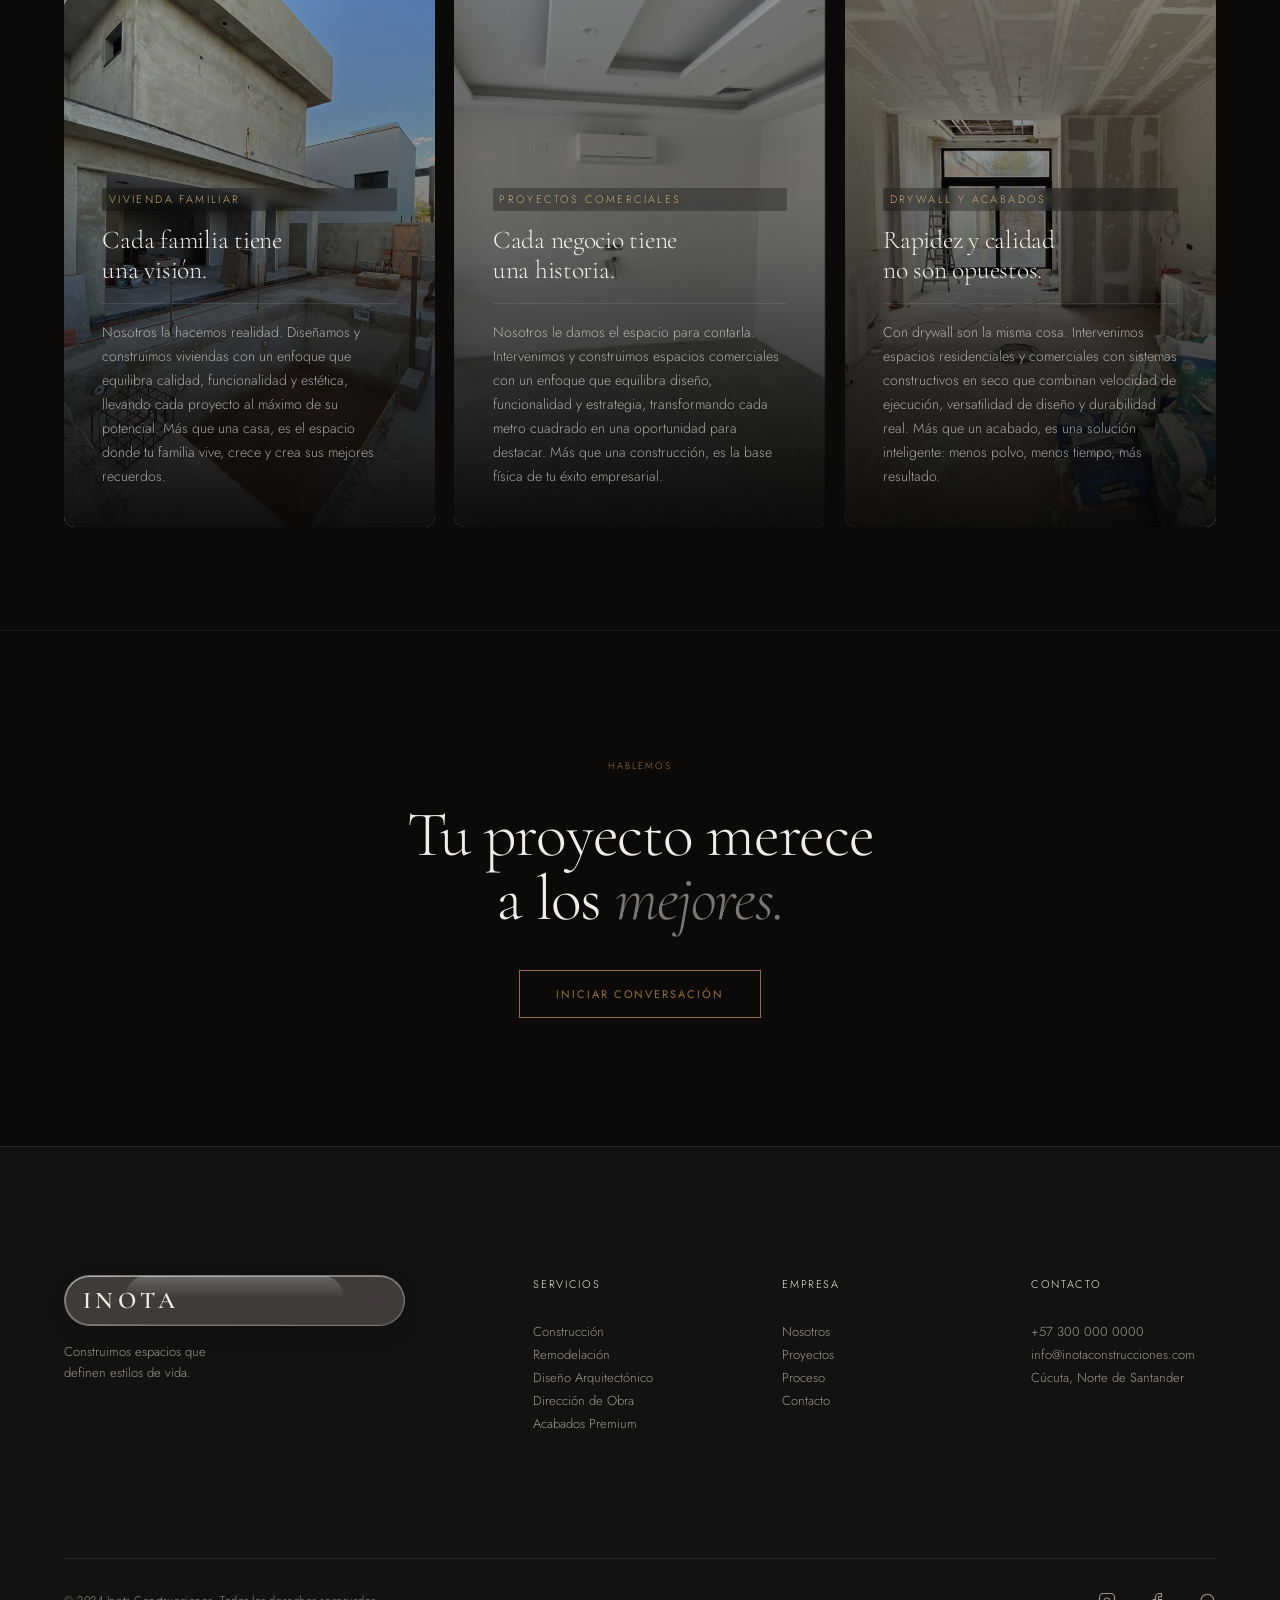
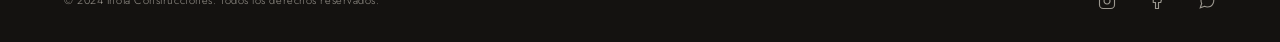
==== commit 19cc0c5f: "Redesign Construccion intro to asymmetric editorial layout - Mismo layout de dos columnas que Remode" ====
--- a/servicios/construccion/index.html
+++ b/servicios/construccion/index.html
@@ -33,7 +33,7 @@
           </a>
           <ul class="nav__dropdown" role="menu" aria-label="Servicios">
             <li><a href="/servicios/construccion/" class="nav__dropdown-item nav__dropdown-item--highlight" role="menuitem">Construcción</a></li>
-            <li><a href="/#servicios" class="nav__dropdown-item" role="menuitem">Remodelación</a></li>
+            <li><a href="/servicios/remodelacion/" class="nav__dropdown-item" role="menuitem">Remodelación</a></li>
             <li><a href="/#servicios" class="nav__dropdown-item" role="menuitem">Carpintería</a></li>
             <li><a href="/#servicios" class="nav__dropdown-item" role="menuitem">Diseño interior</a></li>
           </ul>
@@ -64,7 +64,7 @@
           </button>
           <ul class="mobile-menu__sub" id="mobile-servicios-sub" aria-hidden="true">
             <li><a href="/servicios/construccion/">Construcción</a></li>
-            <li><a href="/#servicios">Remodelación</a></li>
+            <li><a href="/servicios/remodelacion/">Remodelación</a></li>
             <li><a href="/#servicios">Carpintería</a></li>
             <li><a href="/#servicios">Diseño interior</a></li>
           </ul>
@@ -121,15 +121,21 @@
     ============================================================ -->
     <section class="constr-intro" aria-labelledby="constr-intro-heading">
       <div class="constr-intro__inner reveal-fade">
-        <span class="constr-intro__label">Nuestra historia</span>
-        <p class="constr-intro__text" id="constr-intro-heading">
-          Detrás de cada proyecto hay un sueño —
-          nosotros llevamos más de 20 años <em>haciéndolos realidad.</em>
-          Cada persona que llega a nosotros trae consigo una visión: el hogar que siempre imaginó,
-          el negocio que quiere ver crecer, el espacio que transformará su vida.
-          Con más de dos décadas de experiencia y un equipo de profesionales apasionados,
-          convertimos cada idea en una obra que supera expectativas.
-        </p>
+        <div class="constr-intro__left">
+          <span class="constr-intro__label">Nuestra historia</span>
+          <p class="constr-intro__lead" id="constr-intro-heading">
+            Detrás de cada<br>proyecto hay<br>un <em>sueño.</em>
+          </p>
+        </div>
+        <div class="constr-intro__right">
+          <p class="constr-intro__text">
+            Nosotros llevamos más de 20 años <em>haciéndolos realidad.</em>
+            Cada persona que llega a nosotros trae consigo una visión: el hogar que siempre imaginó,
+            el negocio que quiere ver crecer, el espacio que transformará su vida.
+            Con más de dos décadas de experiencia y un equipo de profesionales apasionados,
+            convertimos cada idea en una obra que supera expectativas.
+          </p>
+        </div>
       </div>
     </section>
 
--- a/css/styles.css
+++ b/css/styles.css
@@ -293,13 +293,13 @@
   /* Glass — translúcido con blur real */
   backdrop-filter: blur(22px) saturate(180%) brightness(1.02);
   -webkit-backdrop-filter: blur(22px) saturate(180%) brightness(1.02);
-  background: rgba(255, 255, 255, 0.10);
-  border: 1px solid rgba(255, 255, 255, 0.20);
+  background: rgba(255, 255, 255, 0.18);
+  border: 1px solid rgba(255, 255, 255, 0.32);
   box-shadow:
     0 1px 1px rgba(0, 0, 0, 0.04),
     0 4px 18px rgba(0, 0, 0, 0.06),
     0 8px 32px rgba(0, 0, 0, 0.04),
-    inset 0 1px 0 rgba(255, 255, 255, 0.28);
+    inset 0 1px 0 rgba(255, 255, 255, 0.36);
   color: var(--color-text);
   transition:
     background 0.25s var(--ease-smooth),
@@ -364,17 +364,17 @@
   padding: 0.45rem 1.15rem;
   border-radius: 100px;
   position: relative;
-  /* Glass — muy translúcido */
+  /* Glass — translúcido */
   backdrop-filter: blur(22px) saturate(180%) brightness(1.02);
   -webkit-backdrop-filter: blur(22px) saturate(180%) brightness(1.02);
-  background: rgba(255, 255, 255, 0.10);
-  border: 1px solid rgba(255, 255, 255, 0.20);
+  background: rgba(255, 255, 255, 0.16);
+  border: 1px solid rgba(255, 255, 255, 0.30);
   box-shadow:
     0 1px 1px rgba(0, 0, 0, 0.04),
     0 4px 18px rgba(0, 0, 0, 0.06),
     0 8px 32px rgba(0, 0, 0, 0.04),
-    inset 0 1px 0 rgba(255, 255, 255, 0.28);
-  color: var(--color-text-muted);
+    inset 0 1px 0 rgba(255, 255, 255, 0.36);
+  color: var(--color-text);
   transition:
     background 0.25s var(--ease-smooth),
     box-shadow 0.25s var(--ease-smooth),
@@ -444,44 +444,47 @@
 
 /* ── CTA Contacto — cápsula con tinte cobre ──────────────────── */
 .nav__cta {
-  background: rgba(154, 111, 58, 0.10) !important;
-  border-color: transparent !important;
+  background: rgba(154, 111, 58, 0.28) !important;
+  border-color: rgba(200, 155, 90, 0.45) !important;
   box-shadow:
-    0 1px 1px rgba(0, 0, 0, 0.04),
-    0 4px 18px rgba(154, 111, 58, 0.08),
-    inset 0 1px 0 rgba(255, 200, 130, 0.18) !important;
-  color: var(--color-copper) !important;
+    0 1px 1px rgba(0, 0, 0, 0.06),
+    0 4px 18px rgba(154, 111, 58, 0.18),
+    inset 0 1px 0 rgba(255, 210, 140, 0.30) !important;
+  color: rgba(255, 245, 225, 0.96) !important;
+  text-shadow: 0 1px 6px rgba(100, 60, 10, 0.40) !important;
 }
 .nav__cta::before {
   background: linear-gradient(
     135deg,
-    rgba(255, 200, 130, 0.50) 0%,
-    rgba(154, 111, 58, 0.20) 45%,
-    rgba(154, 111, 58, 0.06) 100%
+    rgba(255, 215, 150, 0.55) 0%,
+    rgba(200, 150, 80, 0.22) 45%,
+    rgba(154, 111, 58, 0.08) 100%
   ) !important;
 }
 .nav__cta::after {
-  background: linear-gradient(to bottom, rgba(255, 200, 130, 0.15), transparent) !important;
+  background: linear-gradient(to bottom, rgba(255, 220, 160, 0.28), transparent) !important;
 }
 .nav__cta:hover {
-  background: rgba(154, 111, 58, 0.16) !important;
+  background: rgba(154, 111, 58, 0.38) !important;
+  color: rgba(255, 250, 235, 1.0) !important;
   transform: scale(1.03);
   box-shadow:
-    0 2px 4px rgba(0, 0, 0, 0.05),
-    0 6px 24px rgba(154, 111, 58, 0.12),
-    inset 0 1px 0 rgba(255, 200, 130, 0.28) !important;
+    0 2px 4px rgba(0, 0, 0, 0.08),
+    0 6px 24px rgba(154, 111, 58, 0.22),
+    inset 0 1px 0 rgba(255, 215, 140, 0.40) !important;
 }
 
 /* ── DARK SECTIONS — glass blanco sobre fondo oscuro ─────────── */
 #site-header.on-dark .logo {
-  background: rgba(255, 255, 255, 0.09);
-  border-color: rgba(255, 255, 255, 0.16);
+  background: rgba(255, 255, 255, 0.14);
+  border-color: rgba(255, 255, 255, 0.24);
   color: var(--color-bone);
+  text-shadow: 0 1px 8px rgba(0, 0, 0, 0.45);
   box-shadow:
-    0 1px 1px rgba(0, 0, 0, 0.08),
-    0 4px 18px rgba(0, 0, 0, 0.14),
-    0 8px 32px rgba(0, 0, 0, 0.08),
-    inset 0 1px 0 rgba(255, 255, 255, 0.18);
+    0 1px 1px rgba(0, 0, 0, 0.12),
+    0 4px 18px rgba(0, 0, 0, 0.20),
+    0 8px 32px rgba(0, 0, 0, 0.12),
+    inset 0 1px 0 rgba(255, 255, 255, 0.26);
 }
 #site-header.on-dark .logo::before {
   background: linear-gradient(
@@ -497,14 +500,15 @@
 }
 
 #site-header.on-dark .nav__links a {
-  background: rgba(255, 255, 255, 0.09);
-  border-color: rgba(255, 255, 255, 0.16);
-  color: rgba(240, 237, 231, 0.65);
+  background: rgba(255, 255, 255, 0.13);
+  border-color: rgba(255, 255, 255, 0.24);
+  color: rgba(240, 237, 231, 0.92);
+  text-shadow: 0 1px 6px rgba(0, 0, 0, 0.40);
   box-shadow:
-    0 1px 1px rgba(0, 0, 0, 0.08),
-    0 4px 18px rgba(0, 0, 0, 0.14),
-    0 8px 32px rgba(0, 0, 0, 0.08),
-    inset 0 1px 0 rgba(255, 255, 255, 0.18);
+    0 1px 1px rgba(0, 0, 0, 0.12),
+    0 4px 18px rgba(0, 0, 0, 0.20),
+    0 8px 32px rgba(0, 0, 0, 0.12),
+    inset 0 1px 0 rgba(255, 255, 255, 0.24);
 }
 #site-header.on-dark .nav__links a::before {
   background: linear-gradient(
@@ -515,12 +519,14 @@
   );
 }
 #site-header.on-dark .nav__links a:hover {
-  background: rgba(255, 255, 255, 0.15);
-  color: var(--color-bone);
+  background: rgba(255, 255, 255, 0.20);
+  color: rgba(240, 237, 231, 1.0);
+  text-shadow: 0 1px 8px rgba(0, 0, 0, 0.50);
 }
 #site-header.on-dark .nav__links a.is-active {
-  background: rgba(255, 255, 255, 0.14);
-  color: var(--color-bone);
+  background: rgba(255, 255, 255, 0.18);
+  color: rgba(240, 237, 231, 1.0);
+  text-shadow: 0 1px 6px rgba(0, 0, 0, 0.40);
 }
 
 /* ── SCROLLED — profundidad de sombra aumenta levemente ─────── */
--- a/servicios/construccion/style.css
+++ b/servicios/construccion/style.css
@@ -187,48 +187,61 @@
 /* ── INTRO EDITORIAL ─────────────────────────────────────────── */
 .constr-intro {
   background: var(--constr-dark2);
-  padding: clamp(7rem, 13vw, 12rem) var(--container-pad);
+  padding: clamp(6rem, 12vw, 11rem) var(--container-pad);
 }
 
 .constr-intro__inner {
-  max-width: 820px;
+  max-width: var(--container-max);
   margin: 0 auto;
+  display: grid;
+  grid-template-columns: 1fr 1.2fr;
+  gap: clamp(3rem, 6vw, 7rem);
+  align-items: center;
+}
+
+/* Columna izquierda — label + frase lead */
+.constr-intro__left {
+  border-left: 2px solid var(--color-copper);
+  padding-left: clamp(1.5rem, 3vw, 2.5rem);
+}
+
+.constr-intro__label {
+  display: block;
+  font-family: var(--font-body);
+  font-size: 0.78rem;
+  letter-spacing: 0.28em;
+  text-transform: uppercase;
+  color: var(--color-copper);
+  margin-bottom: 1.6rem;
+}
+
+.constr-intro__lead {
+  font-family: var(--font-display);
+  font-size: clamp(2.4rem, 4.5vw, 4.2rem);
+  font-weight: 300;
+  line-height: 1.08;
+  letter-spacing: -0.02em;
+  color: var(--constr-bone);
+}
+
+.constr-intro__lead em {
+  font-style: italic;
+  color: var(--color-copper);
+}
+
+/* Columna derecha — párrafo body */
+.constr-intro__right {
   display: flex;
   flex-direction: column;
-  align-items: center;
-  text-align: center;
-}
-
-/* Label — chapter divider con líneas flanqueantes */
-.constr-intro__label {
-  display: flex;
-  align-items: center;
   gap: 1.4rem;
-  width: 100%;
-  font-family: var(--font-body);
-  font-size: 0.78rem;
-  letter-spacing: 0.28em;
-  text-transform: uppercase;
-  color: var(--color-copper);
-  margin-bottom: clamp(2.8rem, 5vw, 4.5rem);
-}
-.constr-intro__label::before,
-.constr-intro__label::after {
-  content: '';
-  flex: 1;
-  height: 1px;
-  background: linear-gradient(to right, transparent, rgba(181,131,74,0.35), transparent);
-}
-
-/* Texto — grande, dramático, editorial */
+  padding-top: 0.5rem;
+}
+
 .constr-intro__text {
-  font-family: var(--font-display);
-  font-size: clamp(1.6rem, 2.6vw, 2.35rem);
-  font-weight: 300;
-  line-height: 1.58;
-  color: rgba(240,237,231,0.82);
-  letter-spacing: -0.01em;
-  max-width: 680px;
+  font-family: var(--font-body);
+  font-size: clamp(0.95rem, 1.4vw, 1.08rem);
+  line-height: 1.80;
+  color: rgba(240, 237, 231, 0.72);
 }
 
 .constr-intro__text em {
@@ -630,6 +643,17 @@
     hyphens: none;
   }
 
+  .constr-intro__inner {
+    grid-template-columns: 1fr;
+    gap: 2.5rem;
+  }
+  .constr-intro__left {
+    border-left: none;
+    padding-left: 0;
+    border-bottom: 1px solid rgba(181,131,74,0.18);
+    padding-bottom: 2.5rem;
+  }
+
   .constr-cards__grid { grid-template-columns: 1fr; }
   .constr-card { min-height: 420px; }
 
